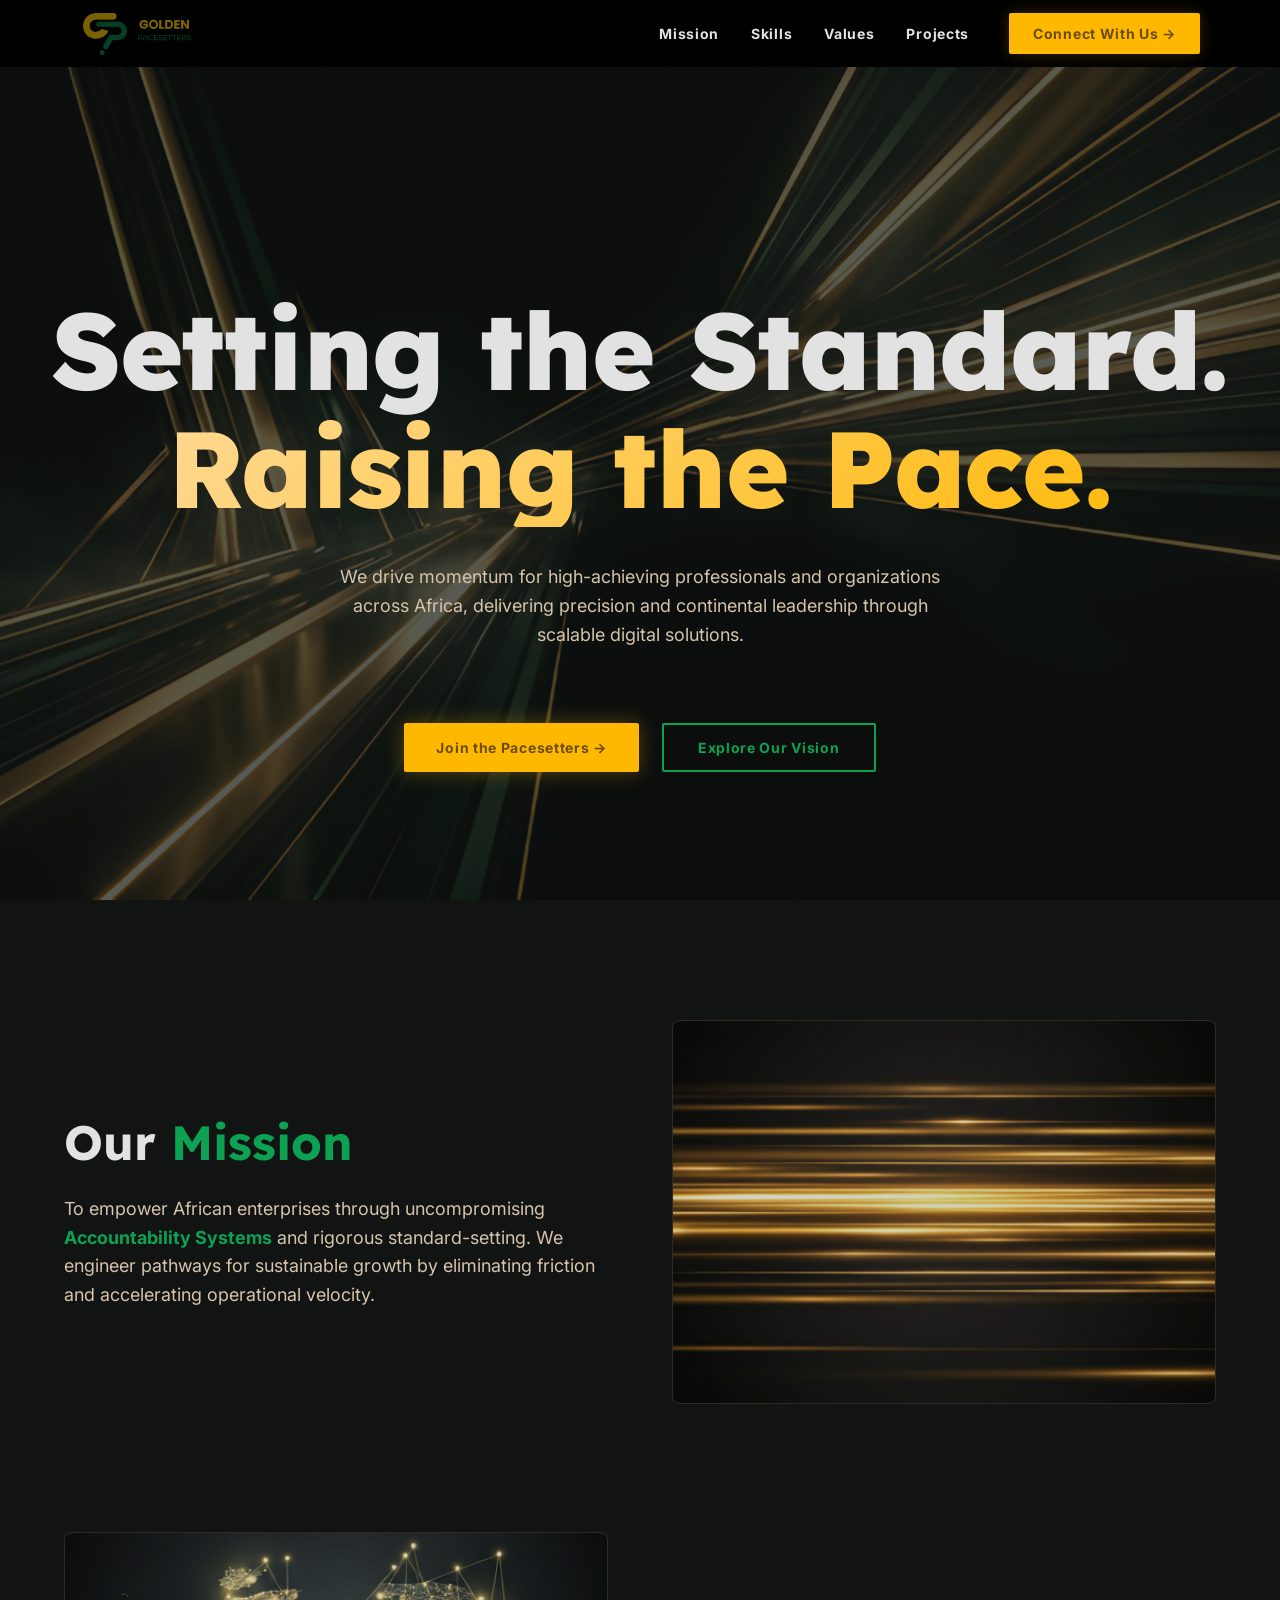
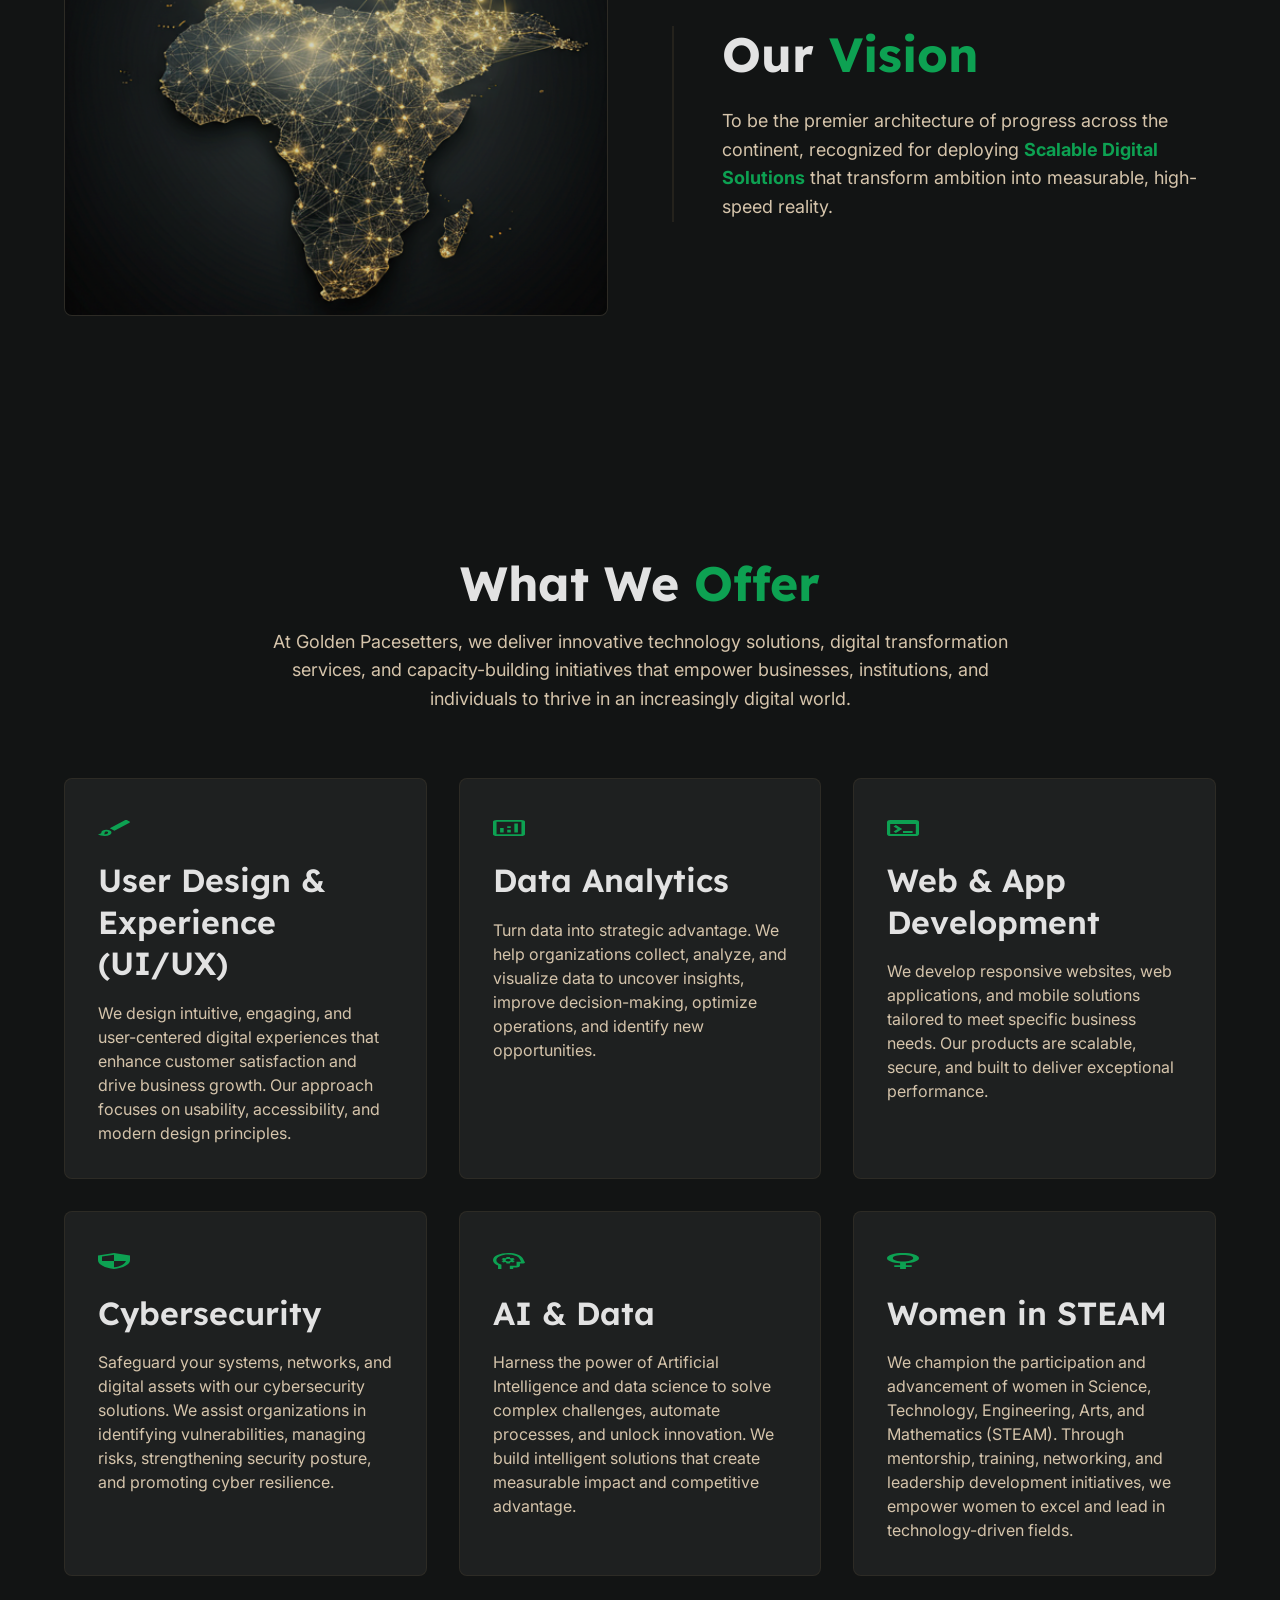
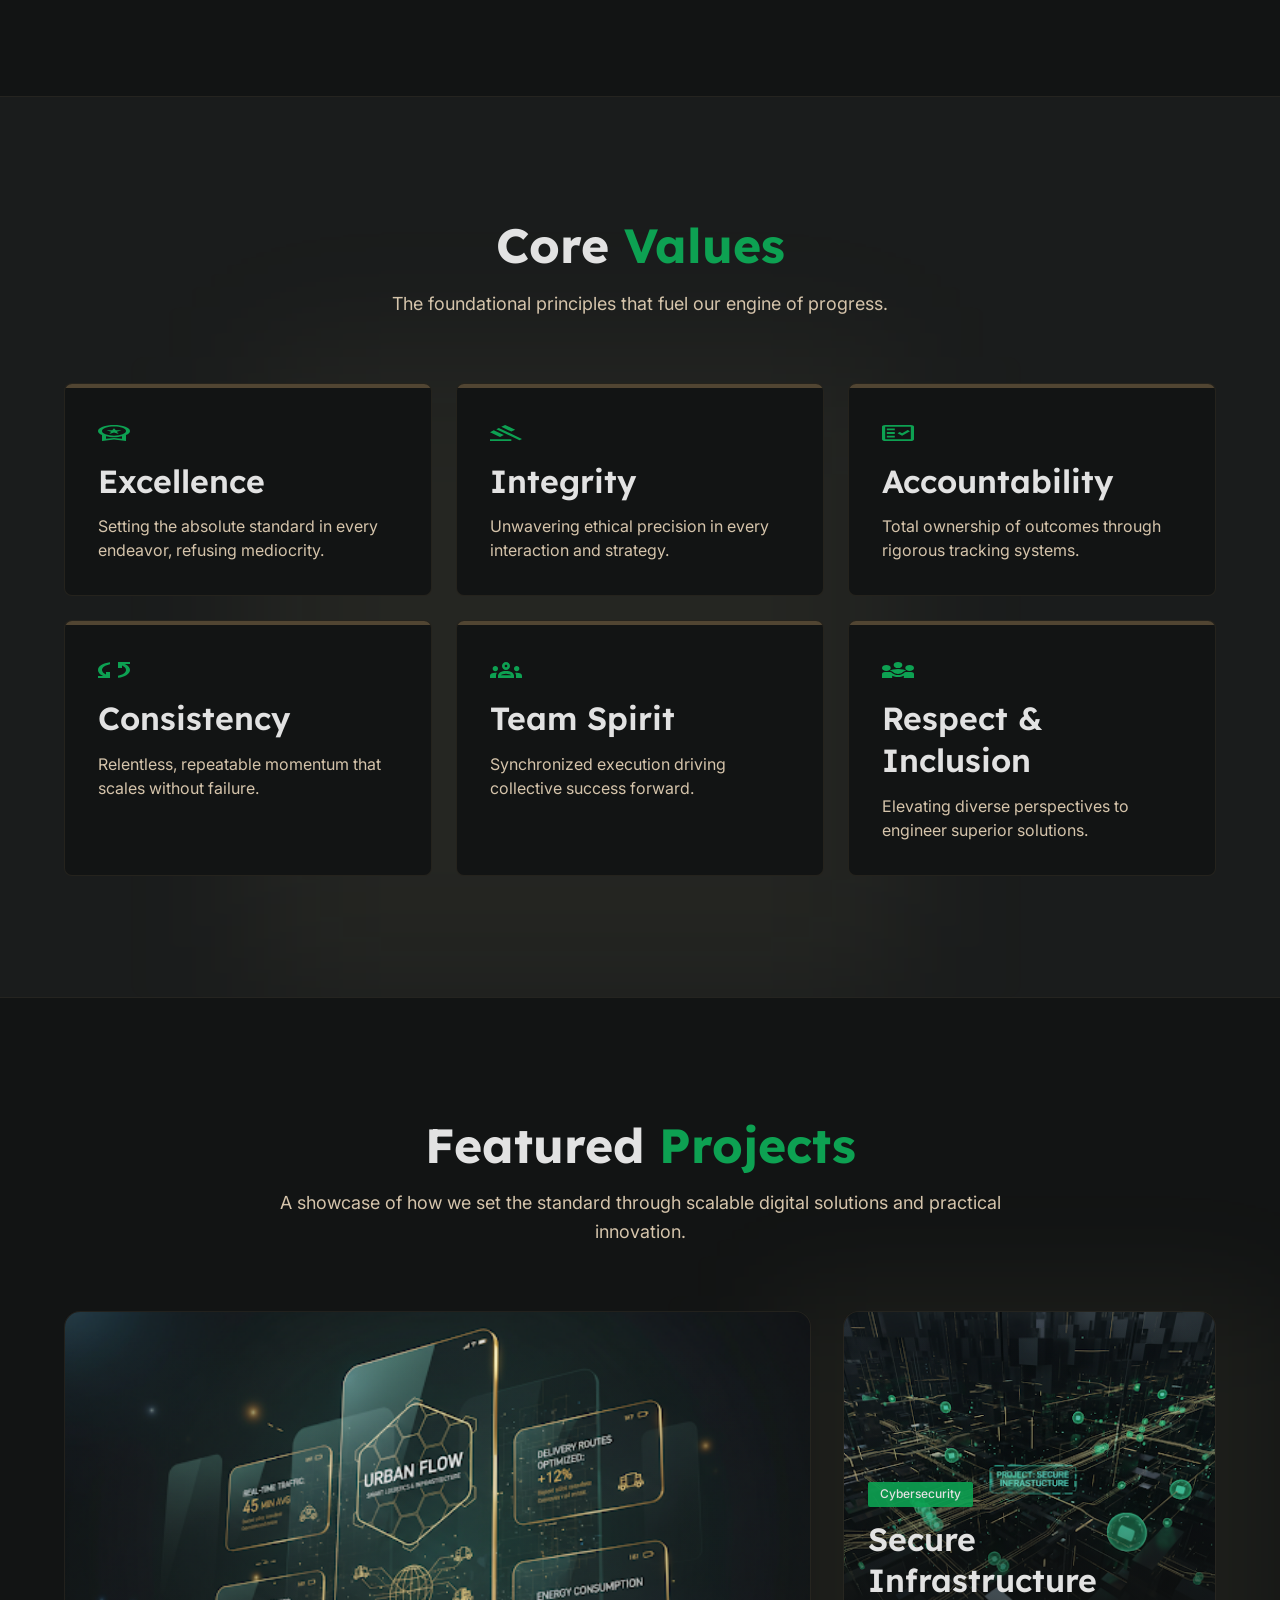
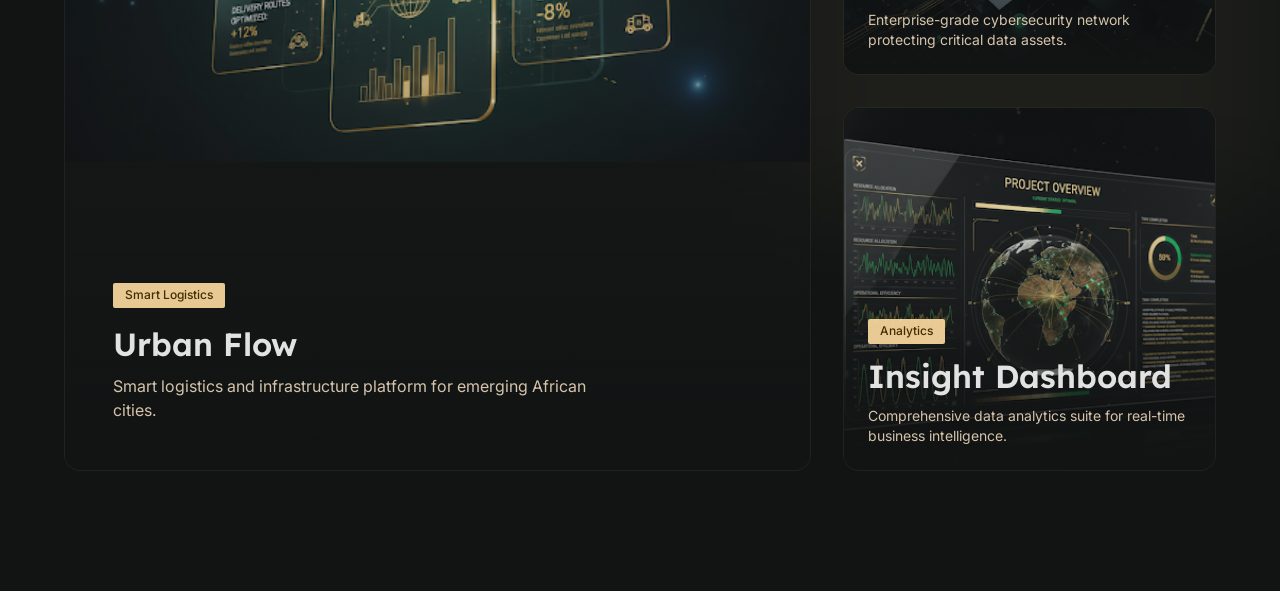
==== index.html @ 5f1d0aca "feat: complete Featured Projects section Co-Authored-By: Claude Sonnet 4.6 <noreply@anthropic.com>" ====
<!DOCTYPE html>
<html lang="en">
<head>
  <meta charset="UTF-8">
  <meta name="viewport" content="width=device-width, initial-scale=1.0">
  <title>Golden Pacesetters</title>
  <link rel="preconnect" href="https://fonts.googleapis.com">
  <link rel="preconnect" href="https://fonts.gstatic.com" crossorigin>
  <link href="https://fonts.googleapis.com/css2?family=Inter:wght@400;500;700&family=Lexend:wght@600;700;800&display=swap" rel="stylesheet">
  <link rel="stylesheet" href="style.css">
</head>
<body>

  <header class="topnav" id="topnav">
    <div class="topnav__inner">
      <a href="#" class="topnav__logo-link">
        <img src="assets/logo.svg" alt="Golden Pacesetters" class="topnav__logo">
      </a>
      <nav class="topnav__nav" aria-label="Main navigation">
        <ul class="topnav__links">
          <li><a href="#mission" class="topnav__link">Mission</a></li>
          <li><a href="#skills" class="topnav__link">Skills</a></li>
          <li><a href="#values" class="topnav__link">Values</a></li>
          <li><a href="#projects" class="topnav__link">Projects</a></li>
        </ul>
        <a href="#contact" class="topnav__cta">Connect With Us &#8594;</a>
      </nav>
    </div>
  </header>

  <section class="hero" id="hero">
    <div class="hero__bg" aria-hidden="true"></div>
    <div class="hero__content">
      <h1 class="hero__headline">
        <span class="hero__headline-white">Setting the Standard.</span>
        <span class="hero__headline-gold">Raising the Pace.</span>
      </h1>
      <p class="hero__subtext">
        We drive momentum for high-achieving professionals and organizations<br>
        across Africa, delivering precision and continental leadership through<br>
        scalable digital solutions.
      </p>
      <div class="hero__buttons">
        <a href="#contact" class="hero__btn hero__btn--gold">Join the Pacesetters &#8594;</a>
        <a href="#mission" class="hero__btn hero__btn--outline">Explore Our Vision</a>
      </div>
    </div>
  </section>

  <section class="mv" id="mission">
    <div class="mv__container">

      <!-- Row 1: Mission — text left, image right -->
      <div class="mv__row">
        <div class="mv__text">
          <h2 class="mv__heading">
            <span class="mv__heading-white">Our </span><span class="mv__heading-green">Mission</span>
          </h2>
          <p class="mv__body">
            To empower African enterprises through uncompromising
            <span class="mv__highlight">Accountability Systems</span>
            and rigorous standard-setting. We engineer pathways for sustainable growth
            by eliminating friction and accelerating operational velocity.
          </p>
        </div>
        <div class="mv__card">
          <img src="assets/mission-bg.png" alt="Golden light trails" class="mv__card-img">
        </div>
      </div>

      <!-- Row 2: Vision — image left, text right -->
      <div class="mv__row">
        <div class="mv__card">
          <img src="assets/africa-map.png" alt="Africa network map" class="mv__card-img">
        </div>
        <div class="mv__text mv__text--bordered">
          <h2 class="mv__heading">
            <span class="mv__heading-white">Our </span><span class="mv__heading-green">Vision</span>
          </h2>
          <p class="mv__body">
            To be the premier architecture of progress across the continent, recognized
            for deploying <span class="mv__highlight">Scalable Digital Solutions</span>
            that transform ambition into measurable, high-speed reality.
          </p>
        </div>
      </div>

    </div>
  </section>

  <section class="offer" id="skills">
    <div class="offer__container">

      <div class="offer__header">
        <h2 class="offer__heading">
          <span class="offer__heading-white">What We </span><span class="offer__heading-green">Offer</span>
        </h2>
        <p class="offer__subtext">
          At Golden Pacesetters, we deliver innovative technology solutions, digital transformation
          services, and capacity-building initiatives that empower businesses, institutions, and
          individuals to thrive in an increasingly digital world.
        </p>
      </div>

      <div class="offer__grid">

        <div class="offer__card">
          <img src="assets/icons/icon-uiux.svg" alt="" class="offer__icon">
          <h3 class="offer__card-title">User Design &amp; Experience (UI/UX)</h3>
          <p class="offer__card-body">We design intuitive, engaging, and user-centered digital experiences that enhance customer satisfaction and drive business growth. Our approach focuses on usability, accessibility, and modern design principles.</p>
        </div>

        <div class="offer__card">
          <img src="assets/icons/icon-analytics.svg" alt="" class="offer__icon">
          <h3 class="offer__card-title">Data Analytics</h3>
          <p class="offer__card-body">Turn data into strategic advantage. We help organizations collect, analyze, and visualize data to uncover insights, improve decision-making, optimize operations, and identify new opportunities.</p>
        </div>

        <div class="offer__card">
          <img src="assets/icons/icon-web.svg" alt="" class="offer__icon">
          <h3 class="offer__card-title">Web &amp; App Development</h3>
          <p class="offer__card-body">We develop responsive websites, web applications, and mobile solutions tailored to meet specific business needs. Our products are scalable, secure, and built to deliver exceptional performance.</p>
        </div>

        <div class="offer__card">
          <img src="assets/icons/icon-cyber.svg" alt="" class="offer__icon">
          <h3 class="offer__card-title">Cybersecurity</h3>
          <p class="offer__card-body">Safeguard your systems, networks, and digital assets with our cybersecurity solutions. We assist organizations in identifying vulnerabilities, managing risks, strengthening security posture, and promoting cyber resilience.</p>
        </div>

        <div class="offer__card">
          <img src="assets/icons/icon-ai.svg" alt="" class="offer__icon">
          <h3 class="offer__card-title">AI &amp; Data</h3>
          <p class="offer__card-body">Harness the power of Artificial Intelligence and data science to solve complex challenges, automate processes, and unlock innovation. We build intelligent solutions that create measurable impact and competitive advantage.</p>
        </div>

        <div class="offer__card">
          <img src="assets/icons/icon-steam.svg" alt="" class="offer__icon">
          <h3 class="offer__card-title">Women in STEAM</h3>
          <p class="offer__card-body">We champion the participation and advancement of women in Science, Technology, Engineering, Arts, and Mathematics (STEAM). Through mentorship, training, networking, and leadership development initiatives, we empower women to excel and lead in technology-driven fields.</p>
        </div>

      </div>
    </div>
  </section>

  <section class="values" id="values">
    <div class="values__container">

      <div class="offer__header">
        <h2 class="offer__heading">
          <span class="offer__heading-white">Core </span><span class="offer__heading-green">Values</span>
        </h2>
        <p class="offer__subtext">The foundational principles that fuel our engine of progress.</p>
      </div>

      <div class="values__grid">

        <div class="values__card">
          <img src="assets/icons/icon-excellence.svg" alt="" class="offer__icon">
          <h3 class="offer__card-title">Excellence</h3>
          <p class="offer__card-body">Setting the absolute standard in every endeavor, refusing mediocrity.</p>
        </div>

        <div class="values__card">
          <img src="assets/icons/icon-integrity.svg" alt="" class="offer__icon">
          <h3 class="offer__card-title">Integrity</h3>
          <p class="offer__card-body">Unwavering ethical precision in every interaction and strategy.</p>
        </div>

        <div class="values__card">
          <img src="assets/icons/icon-accountability.svg" alt="" class="offer__icon">
          <h3 class="offer__card-title">Accountability</h3>
          <p class="offer__card-body">Total ownership of outcomes through rigorous tracking systems.</p>
        </div>

        <div class="values__card">
          <img src="assets/icons/icon-consistency.svg" alt="" class="offer__icon">
          <h3 class="offer__card-title">Consistency</h3>
          <p class="offer__card-body">Relentless, repeatable momentum that scales without failure.</p>
        </div>

        <div class="values__card">
          <img src="assets/icons/icon-teamspirit.svg" alt="" class="offer__icon">
          <h3 class="offer__card-title">Team Spirit</h3>
          <p class="offer__card-body">Synchronized execution driving collective success forward.</p>
        </div>

        <div class="values__card">
          <img src="assets/icons/icon-respect.svg" alt="" class="offer__icon">
          <h3 class="offer__card-title">Respect &amp; Inclusion</h3>
          <p class="offer__card-body">Elevating diverse perspectives to engineer superior solutions.</p>
        </div>

      </div>
    </div>
  </section>

  <section class="projects" id="projects">
    <div class="projects__container">

      <div class="offer__header">
        <h2 class="offer__heading">
          <span class="offer__heading-white">Featured </span><span class="offer__heading-green">Projects</span>
        </h2>
        <p class="offer__subtext">
          A showcase of how we set the standard through scalable digital solutions and practical innovation.
        </p>
      </div>

      <div class="projects__grid">

        <!-- Large card -->
        <div class="proj__card proj__card--large">
          <img src="assets/project-urban-flow.png" alt="Urban Flow" class="proj__img">
          <div class="proj__content proj__content--large">
            <span class="proj__tag proj__tag--gold">Smart Logistics</span>
            <h3 class="proj__title">Urban Flow</h3>
            <p class="proj__body">Smart logistics and infrastructure platform for emerging African cities.</p>
          </div>
        </div>

        <!-- Small card 1 -->
        <div class="proj__card proj__card--small">
          <img src="assets/project-secure-infra.png" alt="Secure Infrastructure" class="proj__img">
          <div class="proj__content proj__content--small">
            <span class="proj__tag proj__tag--green">Cybersecurity</span>
            <h3 class="proj__title">Secure Infrastructure</h3>
            <p class="proj__body proj__body--small">Enterprise-grade cybersecurity network protecting critical data assets.</p>
          </div>
        </div>

        <!-- Small card 2 -->
        <div class="proj__card proj__card--small">
          <img src="assets/project-insight-dashboard.png" alt="Insight Dashboard" class="proj__img">
          <div class="proj__content proj__content--small">
            <span class="proj__tag proj__tag--gold">Analytics</span>
            <h3 class="proj__title">Insight Dashboard</h3>
            <p class="proj__body proj__body--small">Comprehensive data analytics suite for real-time business intelligence.</p>
          </div>
        </div>

      </div>
    </div>
  </section>

  <script src="script.js"></script>
</body>
</html>
---- style.css ----
*, *::before, *::after {
  box-sizing: border-box;
  margin: 0;
  padding: 0;
}

/* ── TopNavBar ── */

.topnav {
  position: fixed;
  top: 0;
  left: 0;
  right: 0;
  z-index: 1000;
  background-color: #000000;
  backdrop-filter: blur(12px);
  -webkit-backdrop-filter: blur(12px);
  transition: background-color 0.3s ease, box-shadow 0.3s ease;
}

.topnav.scrolled {
  background-color: rgba(18, 20, 20, 0.96);
  box-shadow: 0 2px 24px rgba(0, 0, 0, 0.6);
}

.topnav__inner {
  max-width: 1440px;
  margin: 0 auto;
  padding: 0 80px;
  height: 67px;
  display: flex;
  align-items: center;
  justify-content: space-between;
}

/* Logo */

.topnav__logo-link {
  display: flex;
  align-items: center;
  text-decoration: none;
  flex-shrink: 0;
}

.topnav__logo {
  height: 44px;
  width: auto;
}

/* Nav links + CTA */

.topnav__nav {
  display: flex;
  align-items: center;
  gap: 40px;
}

.topnav__links {
  display: flex;
  align-items: center;
  gap: 32px;
  list-style: none;
}

.topnav__link {
  color: #e2e2e2;
  font-family: 'Inter', sans-serif;
  font-weight: 700;
  font-size: 14px;
  letter-spacing: 0.7px;
  text-decoration: none;
  white-space: nowrap;
  transition: color 0.2s ease;
}

.topnav__link:hover {
  color: #ffb800;
}

/* CTA button */

.topnav__cta {
  display: inline-flex;
  align-items: center;
  padding: 12px 24px;
  background-color: #ffb800;
  color: #6b4c00;
  font-family: 'Inter', sans-serif;
  font-weight: 700;
  font-size: 14px;
  letter-spacing: 0.7px;
  text-decoration: none;
  border-radius: 2px;
  white-space: nowrap;
  filter: drop-shadow(0 0 7.5px rgba(255, 184, 0, 0.2));
  transition: background-color 0.2s ease, filter 0.2s ease;
}

.topnav__cta:hover {
  background-color: #ffc933;
  filter: drop-shadow(0 0 14px rgba(255, 184, 0, 0.55));
}

/* ── Hero Section ── */

.hero {
  position: relative;
  min-height: 100vh;
  display: flex;
  flex-direction: column;
  justify-content: center;
  padding-bottom: 80px;
  background-color: #1a1c1c;
}

.hero__bg {
  position: absolute;
  inset: 0;
  background-image: url('assets/hero-bg.png');
  background-size: cover;
  background-position: center;
  background-repeat: no-repeat;
}

.hero__bg::after {
  content: '';
  position: absolute;
  inset: 0;
  background-color: rgba(18, 20, 20, 0.7);
}

.hero__content {
  position: relative;
  z-index: 1;
  display: flex;
  flex-direction: column;
  align-items: center;
  text-align: center;
  padding-top: 243px;
}

.hero__headline {
  display: flex;
  flex-direction: column;
  font-family: 'Lexend', sans-serif;
  font-weight: 800;
  font-size: 108px;
  line-height: 118px;
  letter-spacing: -1.28px;
  margin-bottom: 36px;
}

.hero__headline-white {
  color: #e2e2e2;
}

.hero__headline-gold {
  background: linear-gradient(136.07deg, #ffdca1 0%, #ffb800 100%);
  -webkit-background-clip: text;
  background-clip: text;
  -webkit-text-fill-color: transparent;
  color: transparent;
}

.hero__subtext {
  color: #d5c4ab;
  font-family: 'Inter', sans-serif;
  font-weight: 400;
  font-size: 18px;
  line-height: 28.8px;
  text-align: center;
  max-width: 1184px;
  margin-bottom: 73px;
}

.hero__buttons {
  display: flex;
  align-items: stretch;
  gap: 23px;
}

.hero__btn {
  display: inline-flex;
  align-items: center;
  justify-content: center;
  font-family: 'Inter', sans-serif;
  font-weight: 700;
  font-size: 14px;
  letter-spacing: 0.7px;
  text-decoration: none;
  border-radius: 2px;
  white-space: nowrap;
}

.hero__btn--gold {
  background-color: #ffb800;
  color: #6b4c00;
  padding: 16px 32px;
  filter: drop-shadow(0 0 10px rgba(255, 184, 0, 0.3));
  transition: background-color 0.2s ease, filter 0.2s ease;
}

.hero__btn--gold:hover {
  background-color: #ffc933;
  filter: drop-shadow(0 0 16px rgba(255, 184, 0, 0.55));
}

.hero__btn--outline {
  border: 2px solid #0da152;
  color: #0da152;
  padding: 14px 34px;
  transition: background-color 0.2s ease;
}

.hero__btn--outline:hover {
  background-color: rgba(13, 161, 82, 0.1);
}

/* ── Mission & Vision Section ── */

.mv {
  background-color: #121414;
  padding: 120px 0;
}

.mv__container {
  max-width: 1280px;
  margin: 0 auto;
  padding: 0 64px;
  display: flex;
  flex-direction: column;
  gap: 128px;
}

.mv__row {
  display: grid;
  grid-template-columns: 1fr 1fr;
  gap: 64px;
  align-items: center;
}

.mv__text {
  display: flex;
  flex-direction: column;
  gap: 23px;
}

.mv__text--bordered {
  border-left: 2px solid rgba(81, 69, 50, 0.3);
  padding-left: 48px;
}

.mv__heading {
  font-family: 'Lexend', sans-serif;
  font-weight: 700;
  font-size: 48px;
  line-height: 57.6px;
}

.mv__heading-white {
  color: #e2e2e2;
}

.mv__heading-green {
  color: #0da152;
}

.mv__body {
  font-family: 'Inter', sans-serif;
  font-weight: 400;
  font-size: 18px;
  line-height: 28.8px;
  color: #d5c4ab;
}

.mv__highlight {
  color: #0da152;
  font-weight: 700;
}

.mv__card {
  height: 384px;
  border-radius: 8px;
  border: 1px solid rgba(81, 69, 50, 0.3);
  background-color: #1e2020;
  overflow: hidden;
}

.mv__card-img {
  width: 100%;
  height: 100%;
  object-fit: cover;
  opacity: 0.8;
  display: block;
}

/* ── What We Offer Section ── */

.offer {
  background-color: #121414;
  padding: 119px 0 120px;
}

.offer__container {
  max-width: 1280px;
  margin: 0 auto;
  padding: 0 64px;
  display: flex;
  flex-direction: column;
  gap: 64px;
}

.offer__header {
  display: flex;
  flex-direction: column;
  align-items: center;
  gap: 15px;
}

.offer__heading {
  font-family: 'Lexend', sans-serif;
  font-weight: 700;
  font-size: 48px;
  line-height: 57.6px;
  text-align: center;
}

.offer__heading-white {
  color: #e2e2e2;
}

.offer__heading-green {
  color: #0da152;
}

.offer__subtext {
  font-family: 'Inter', sans-serif;
  font-weight: 400;
  font-size: 18px;
  line-height: 28.8px;
  color: #d5c4ab;
  text-align: center;
  max-width: 768px;
}

.offer__grid {
  display: grid;
  grid-template-columns: repeat(3, 1fr);
  gap: 32px;
}

.offer__card {
  background-color: #1e2020;
  border: 1px solid rgba(81, 69, 50, 0.3);
  border-radius: 8px;
  padding: 33px;
  display: flex;
  flex-direction: column;
  gap: 16px;
}

.offer__icon {
  width: 32px;
  height: 32px;
  object-fit: contain;
  flex-shrink: 0;
}

.offer__card-title {
  font-family: 'Lexend', sans-serif;
  font-weight: 600;
  font-size: 32px;
  line-height: 41.6px;
  color: #e2e2e2;
}

.offer__card-body {
  font-family: 'Inter', sans-serif;
  font-weight: 400;
  font-size: 16px;
  line-height: 24px;
  color: #d5c4ab;
}

/* ── Core Values Section ── */

.values {
  position: relative;
  background-color: #1a1c1c;
  border-top: 1px solid rgba(81, 69, 50, 0.2);
  border-bottom: 1px solid rgba(81, 69, 50, 0.2);
  padding: 120px 0 121px;
  overflow: hidden;
}

.values::after {
  content: '';
  position: absolute;
  bottom: 0;
  left: 20%;
  right: 30%;
  height: 640px;
  background-color: rgba(255, 220, 161, 0.05);
  filter: blur(75px);
  border-radius: 12px;
  pointer-events: none;
}

.values__container {
  position: relative;
  z-index: 1;
  max-width: 1280px;
  margin: 0 auto;
  padding: 0 64px;
  display: flex;
  flex-direction: column;
  gap: 64px;
}

.values__grid {
  display: grid;
  grid-template-columns: repeat(3, 1fr);
  gap: 24px;
}

.values__card {
  position: relative;
  background-color: #121414;
  border: 1px solid rgba(81, 69, 50, 0.3);
  border-radius: 8px;
  padding: 33px;
  display: flex;
  flex-direction: column;
  gap: 12px;
  overflow: hidden;
}

.values__card::before {
  content: '';
  position: absolute;
  top: 0;
  left: 0;
  right: 0;
  height: 4px;
  background-color: #514532;
}

/* ── Featured Projects Section ── */

.projects {
  position: relative;
  background-color: #121414;
  padding: 119px 0 120px;
  overflow: hidden;
}

.projects::before {
  content: '';
  position: absolute;
  right: 0;
  top: 25%;
  bottom: 32.07%;
  width: 512px;
  background-color: rgba(255, 220, 161, 0.05);
  filter: blur(60px);
  border-radius: 12px;
  pointer-events: none;
}

.projects__container {
  position: relative;
  z-index: 1;
  max-width: 1280px;
  margin: 0 auto;
  padding: 0 64px;
  display: flex;
  flex-direction: column;
  gap: 64px;
}

.projects__grid {
  display: grid;
  grid-template-columns: 8fr 4fr;
  gap: 32px;
}

.proj__card {
  position: relative;
  overflow: hidden;
  border-radius: 16px;
  border: 1px solid rgba(81, 69, 50, 0.2);
  background: rgba(30, 32, 32, 0.4);
  backdrop-filter: blur(6px);
  -webkit-backdrop-filter: blur(6px);
}

.proj__card--large {
  grid-row: 1 / 3;
}

.proj__img {
  width: 100%;
  display: block;
  object-fit: cover;
}

.proj__card--large .proj__img {
  height: 450px;
}

.proj__card--small .proj__img {
  height: 362px;
}

.proj__content {
  position: absolute;
  inset: 0;
  background: linear-gradient(to top, #121414 0%, rgba(18, 20, 20, 0.2) 50%, rgba(18, 20, 20, 0) 100%);
  display: flex;
  flex-direction: column;
  justify-content: flex-end;
}

.proj__content--large {
  padding: 48px;
}

.proj__content--small {
  padding: 24px;
}

.proj__tag {
  display: inline-block;
  font-family: 'Inter', sans-serif;
  font-weight: 500;
  font-size: 12px;
  line-height: 16.8px;
  padding: 4px 12px;
  border-radius: 2px;
  margin-bottom: 16px;
  width: fit-content;
}

.proj__content--small .proj__tag {
  margin-bottom: 12px;
}

.proj__tag--gold {
  background-color: rgba(255, 220, 161, 0.9);
  color: #412d00;
}

.proj__tag--green {
  background-color: rgba(13, 161, 82, 0.9);
  color: #e2e2e2;
}

.proj__title {
  font-family: 'Lexend', sans-serif;
  font-weight: 600;
  font-size: 32px;
  line-height: 41.6px;
  color: #e2e2e2;
  margin-bottom: 8px;
}

.proj__body {
  font-family: 'Inter', sans-serif;
  font-weight: 400;
  font-size: 16px;
  line-height: 24px;
  color: #d5c4ab;
  max-width: 512px;
}

.proj__body--small {
  font-size: 14px;
  line-height: 20px;
  max-width: none;
}
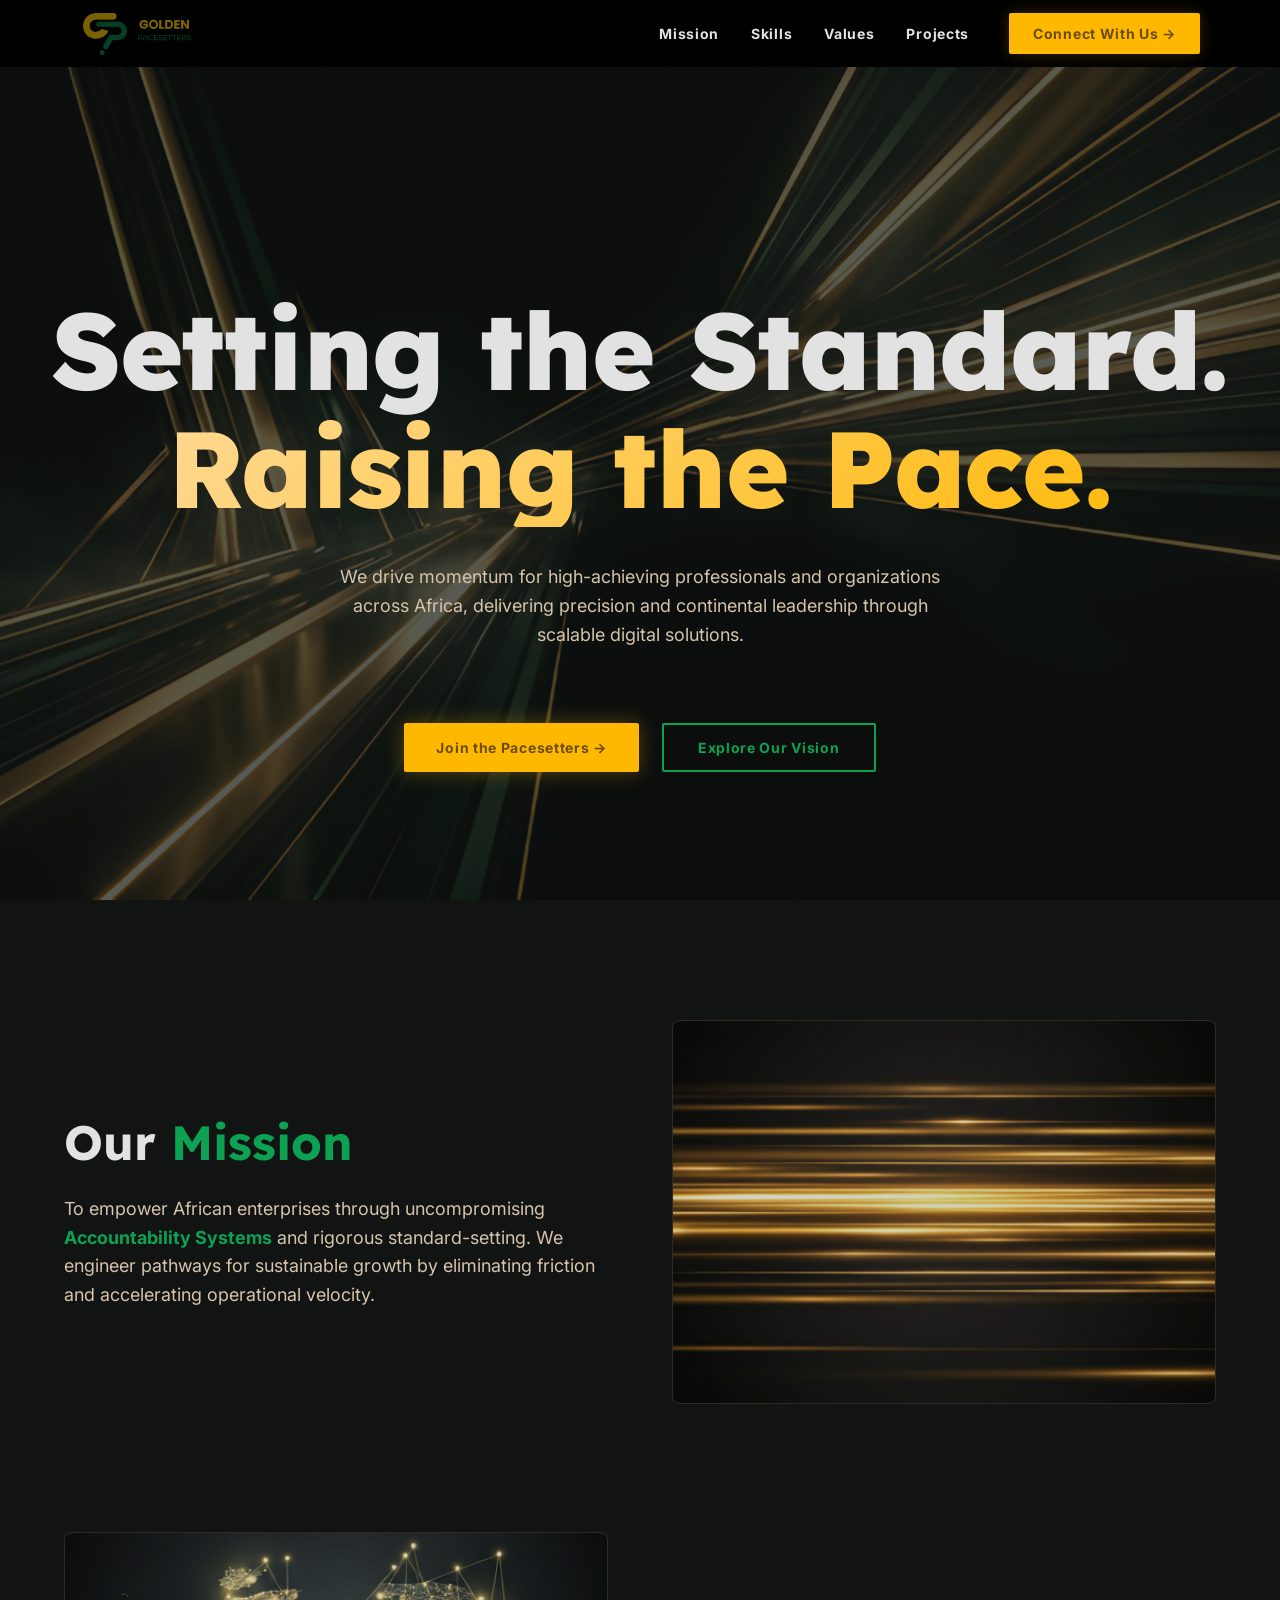
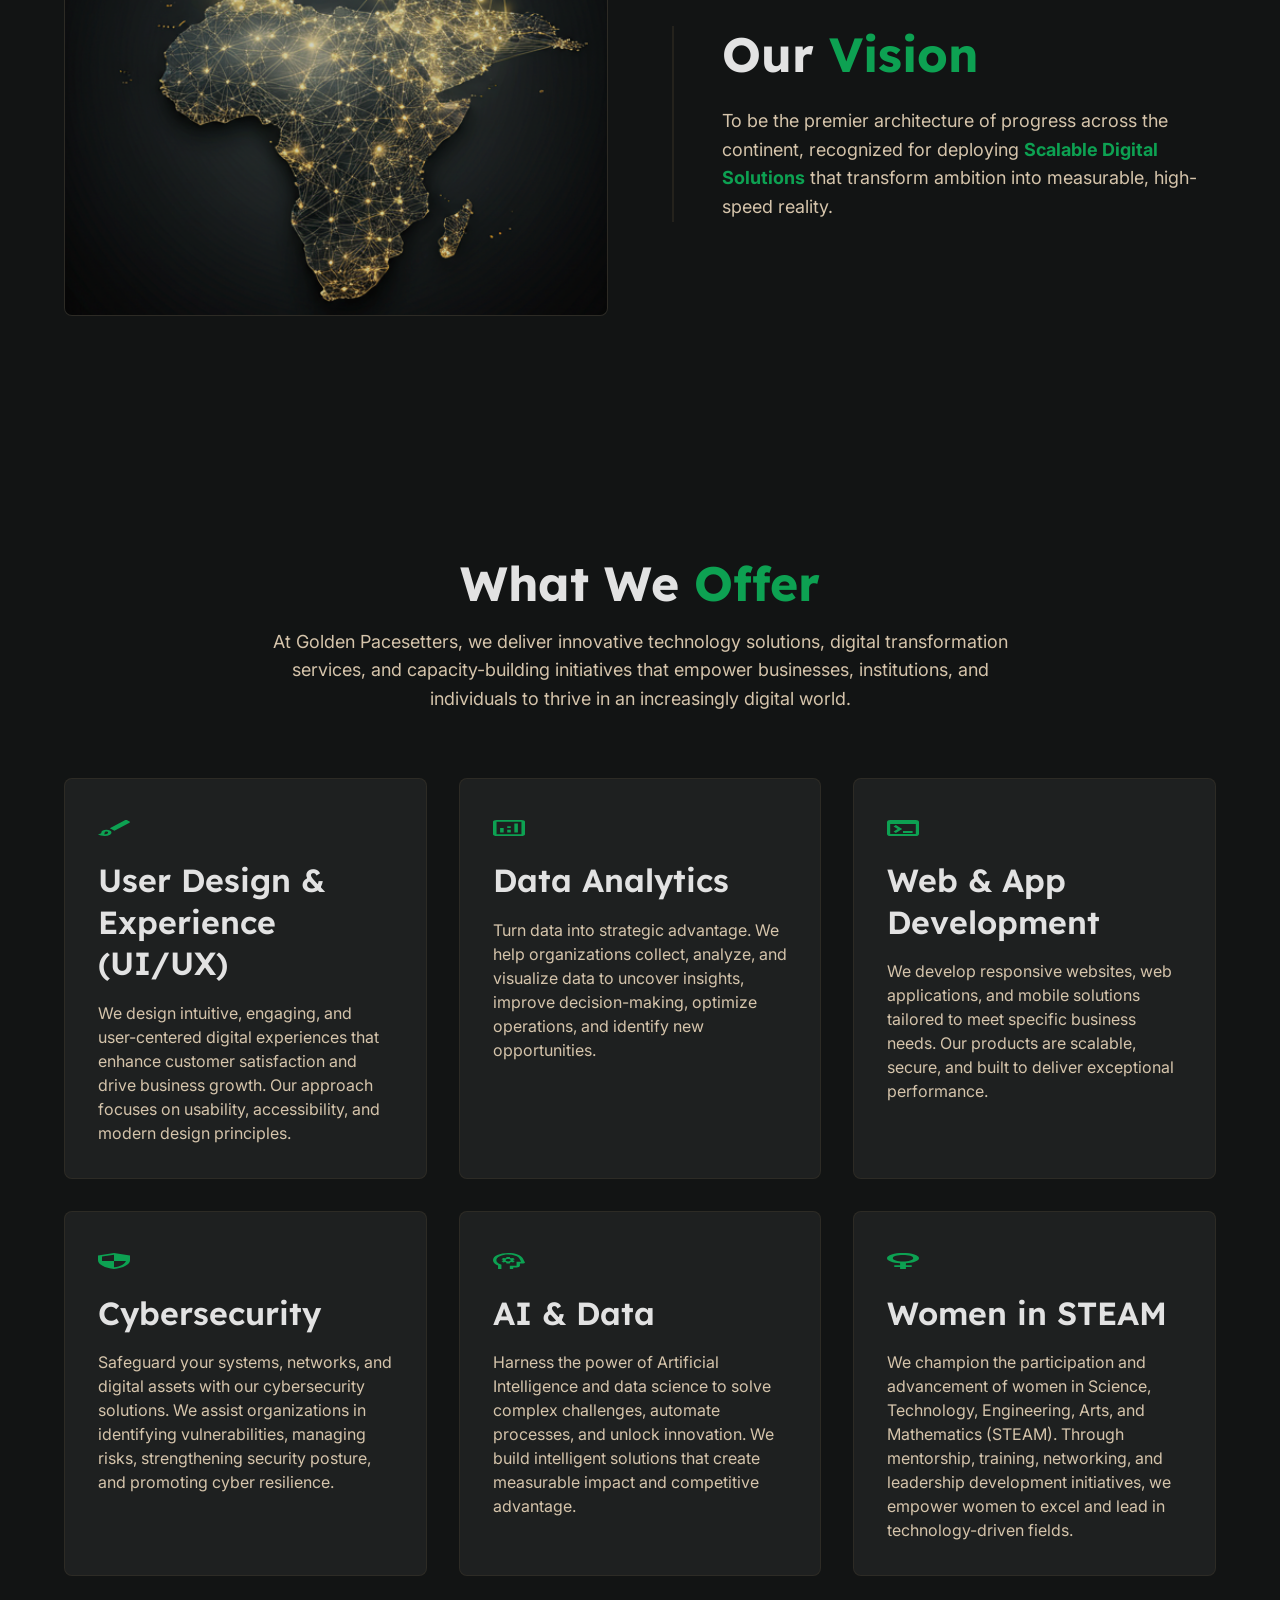
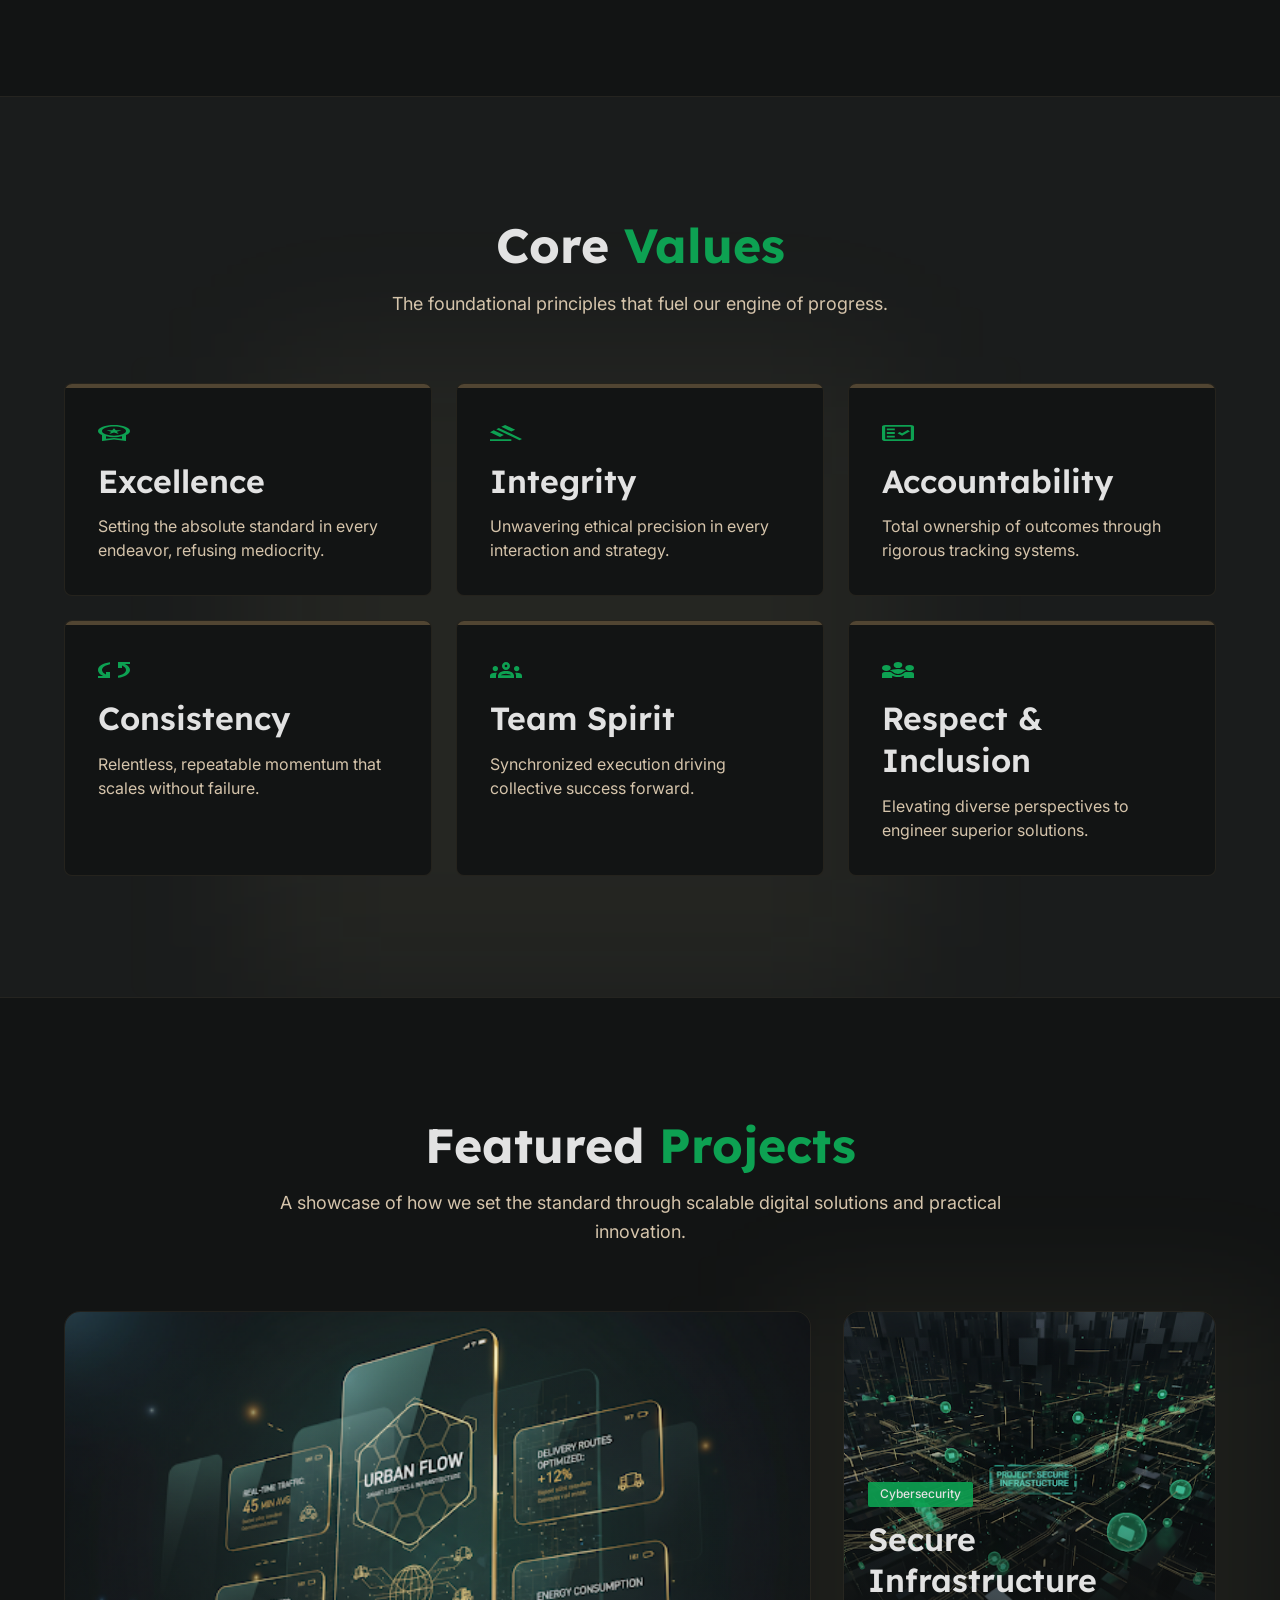
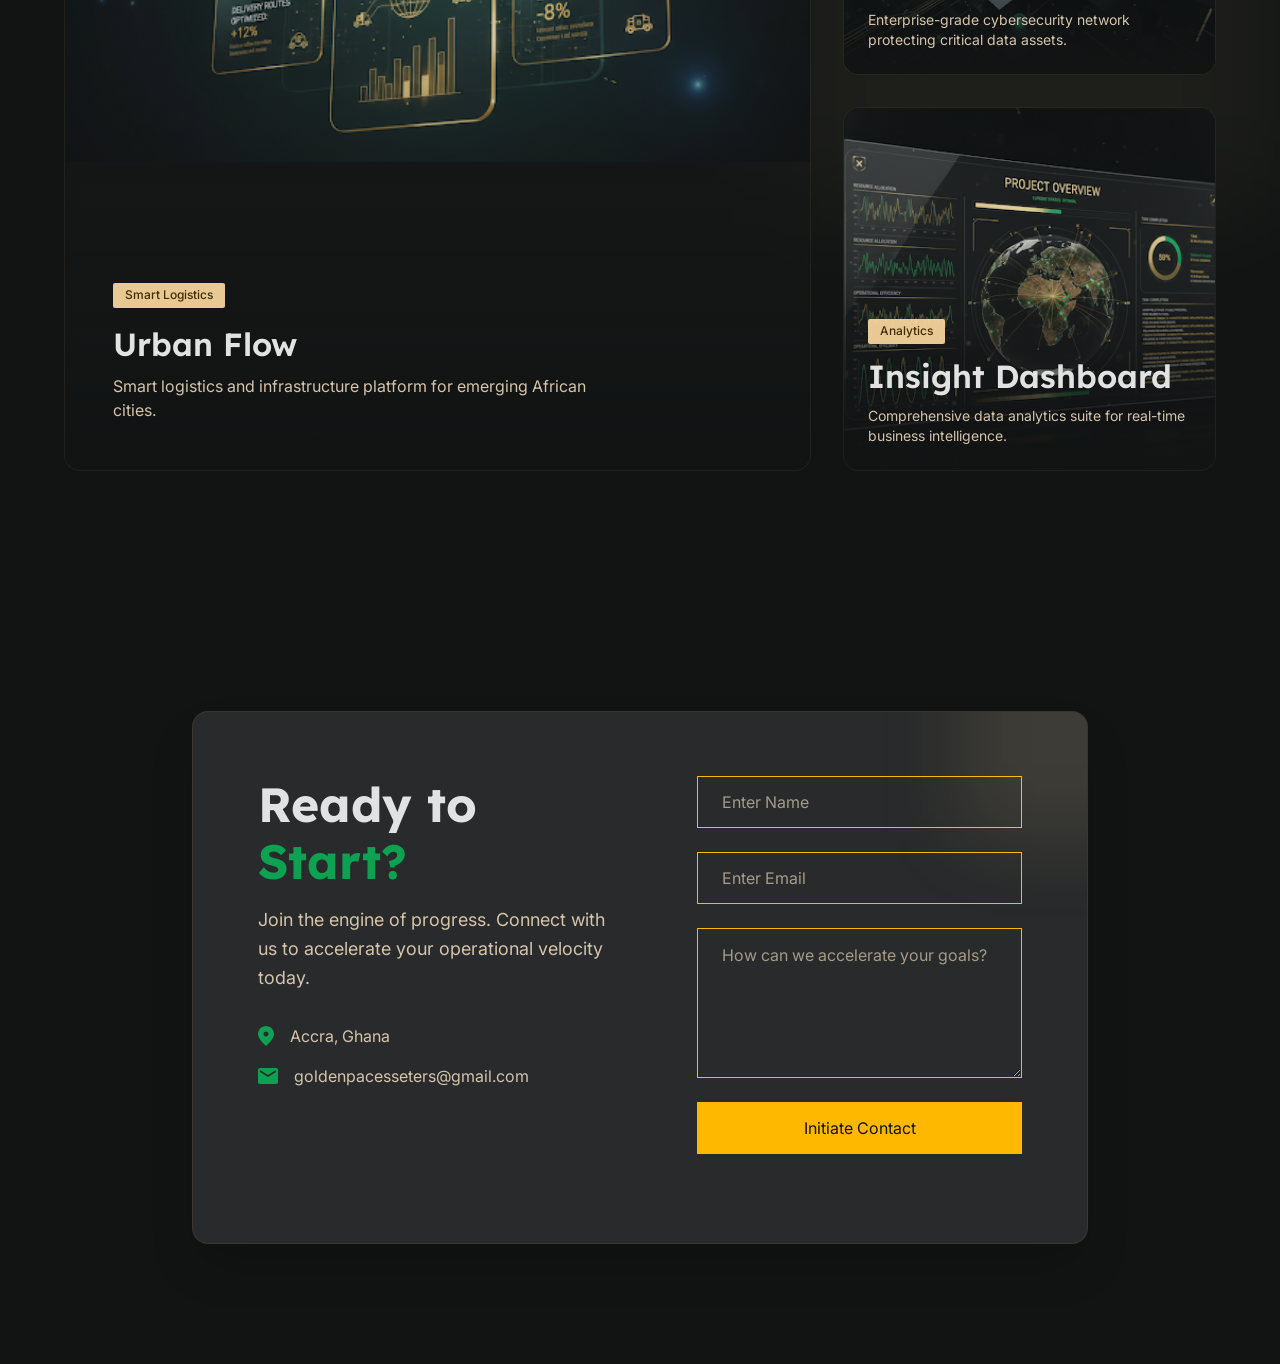
==== commit 06d2fd46: "feat: complete Lead Gen / Contact section Co-Authored-By: Claude Sonnet 4.6 <noreply@anthropic.com>" ====
--- a/index.html
+++ b/index.html
@@ -244,6 +244,67 @@
     </div>
   </section>
 
+  <section class="contact" id="contact">
+    <div class="contact__card">
+      <div class="contact__card-body">
+
+        <!-- Left: info -->
+        <div class="contact__left">
+          <h2 class="contact__heading">
+            <span class="contact__heading-white">Ready to</span>
+            <span class="contact__heading-green">Start?</span>
+          </h2>
+          <p class="contact__desc">
+            Join the engine of progress. Connect with us to accelerate your operational velocity today.
+          </p>
+          <div class="contact__info">
+            <div class="contact__info-row">
+              <svg class="contact__icon" width="16" height="20" viewBox="0 0 16 20" fill="none" xmlns="http://www.w3.org/2000/svg" aria-hidden="true">
+                <path d="M8 0C3.58 0 0 3.58 0 8C0 13.25 8 20 8 20C8 20 16 13.25 16 8C16 3.58 12.42 0 8 0ZM8 10.5C6.62 10.5 5.5 9.38 5.5 8C5.5 6.62 6.62 5.5 8 5.5C9.38 5.5 10.5 6.62 10.5 8C10.5 9.38 9.38 10.5 8 10.5Z" fill="#0DA152"/>
+              </svg>
+              <span class="contact__info-text">Accra, Ghana</span>
+            </div>
+            <div class="contact__info-row">
+              <svg class="contact__icon" width="20" height="16" viewBox="0 0 20 16" fill="none" xmlns="http://www.w3.org/2000/svg" aria-hidden="true">
+                <path d="M18 0H2C0.9 0 0 0.9 0 2V14C0 15.1 0.9 16 2 16H18C19.1 16 20 15.1 20 14V2C20 0.9 19.1 0 18 0ZM18 4L10 9L2 4V2L10 7L18 2V4Z" fill="#0DA152"/>
+              </svg>
+              <span class="contact__info-text">goldenpacesseters@gmail.com</span>
+            </div>
+          </div>
+        </div>
+
+        <!-- Right: form -->
+        <form class="contact__form" id="contact-form" novalidate>
+          <input
+            type="text"
+            name="name"
+            class="contact__field"
+            placeholder="Enter Name"
+            required
+            autocomplete="name"
+          >
+          <input
+            type="email"
+            name="email"
+            class="contact__field"
+            placeholder="Enter Email"
+            required
+            autocomplete="email"
+          >
+          <textarea
+            name="message"
+            class="contact__field contact__field--textarea"
+            placeholder="How can we accelerate your goals?"
+            required
+          ></textarea>
+          <button type="submit" class="contact__submit">Initiate Contact</button>
+          <p class="contact__msg" id="contact-msg" aria-live="polite"></p>
+        </form>
+
+      </div>
+    </div>
+  </section>
+
   <script src="script.js"></script>
 </body>
 </html>
--- a/style.css
+++ b/style.css
@@ -578,3 +578,173 @@
   line-height: 20px;
   max-width: none;
 }
+
+/* ── Lead Gen / Contact Section ── */
+
+.contact {
+  background-color: #121414;
+  padding: 120px 192px;
+}
+
+.contact__card {
+  position: relative;
+  background-color: #282a2b;
+  border: 1px solid rgba(81, 69, 50, 0.5);
+  border-radius: 16px;
+  box-shadow: 0 25px 50px -12px rgba(0, 0, 0, 0.25);
+  padding: 64px 65px 65px;
+  overflow: hidden;
+}
+
+.contact__card::before {
+  content: '';
+  position: absolute;
+  top: -128px;
+  right: -128px;
+  width: 256px;
+  height: 256px;
+  background-color: rgba(255, 220, 161, 0.1);
+  filter: blur(40px);
+  border-radius: 12px;
+  pointer-events: none;
+}
+
+.contact__card-body {
+  display: flex;
+  align-items: flex-start;
+  justify-content: space-between;
+}
+
+.contact__left {
+  flex: 0 0 359px;
+  display: flex;
+  flex-direction: column;
+  gap: 15px;
+}
+
+.contact__heading {
+  display: flex;
+  flex-direction: column;
+  font-family: 'Lexend', sans-serif;
+  font-weight: 700;
+  font-size: 48px;
+  line-height: 57.6px;
+}
+
+.contact__heading-white {
+  color: #e2e2e2;
+}
+
+.contact__heading-green {
+  color: #0da152;
+}
+
+.contact__desc {
+  font-family: 'Inter', sans-serif;
+  font-weight: 400;
+  font-size: 18px;
+  line-height: 28.8px;
+  color: #d5c4ab;
+}
+
+.contact__info {
+  display: flex;
+  flex-direction: column;
+  gap: 16px;
+  padding-top: 17px;
+}
+
+.contact__info-row {
+  display: flex;
+  align-items: center;
+  gap: 16px;
+}
+
+.contact__icon {
+  flex-shrink: 0;
+}
+
+.contact__info-text {
+  font-family: 'Inter', sans-serif;
+  font-weight: 400;
+  font-size: 16px;
+  line-height: 24px;
+  color: #d5c4ab;
+}
+
+.contact__form {
+  flex: 0 0 325px;
+  display: flex;
+  flex-direction: column;
+  gap: 24px;
+}
+
+.contact__field {
+  width: 100%;
+  height: 52px;
+  background: transparent;
+  border: 1px solid #ffb800;
+  border-radius: 0;
+  padding: 0 24px;
+  font-family: 'Inter', sans-serif;
+  font-weight: 400;
+  font-size: 16px;
+  line-height: 24px;
+  color: #e2e2e2;
+  outline: none;
+  transition: border-color 0.2s ease;
+}
+
+.contact__field::placeholder {
+  color: rgba(213, 196, 171, 0.73);
+}
+
+.contact__field:focus {
+  border-color: #ffc933;
+}
+
+.contact__field--textarea {
+  height: 150px;
+  padding: 14px 24px;
+  resize: vertical;
+}
+
+.contact__submit {
+  width: 100%;
+  height: 52px;
+  background-color: #ffb800;
+  color: #121414;
+  border: none;
+  border-radius: 0;
+  font-family: 'Inter', sans-serif;
+  font-weight: 400;
+  font-size: 16px;
+  line-height: 24px;
+  cursor: pointer;
+  transition: background-color 0.2s ease;
+}
+
+.contact__submit:hover {
+  background-color: #ffc933;
+}
+
+.contact__submit:disabled {
+  opacity: 0.6;
+  cursor: not-allowed;
+}
+
+.contact__msg {
+  font-family: 'Inter', sans-serif;
+  font-size: 14px;
+  line-height: 20px;
+  min-height: 0;
+  margin: 0;
+}
+
+.contact__msg--success {
+  color: #0da152;
+}
+
+.contact__msg--error {
+  color: #e05555;
+}
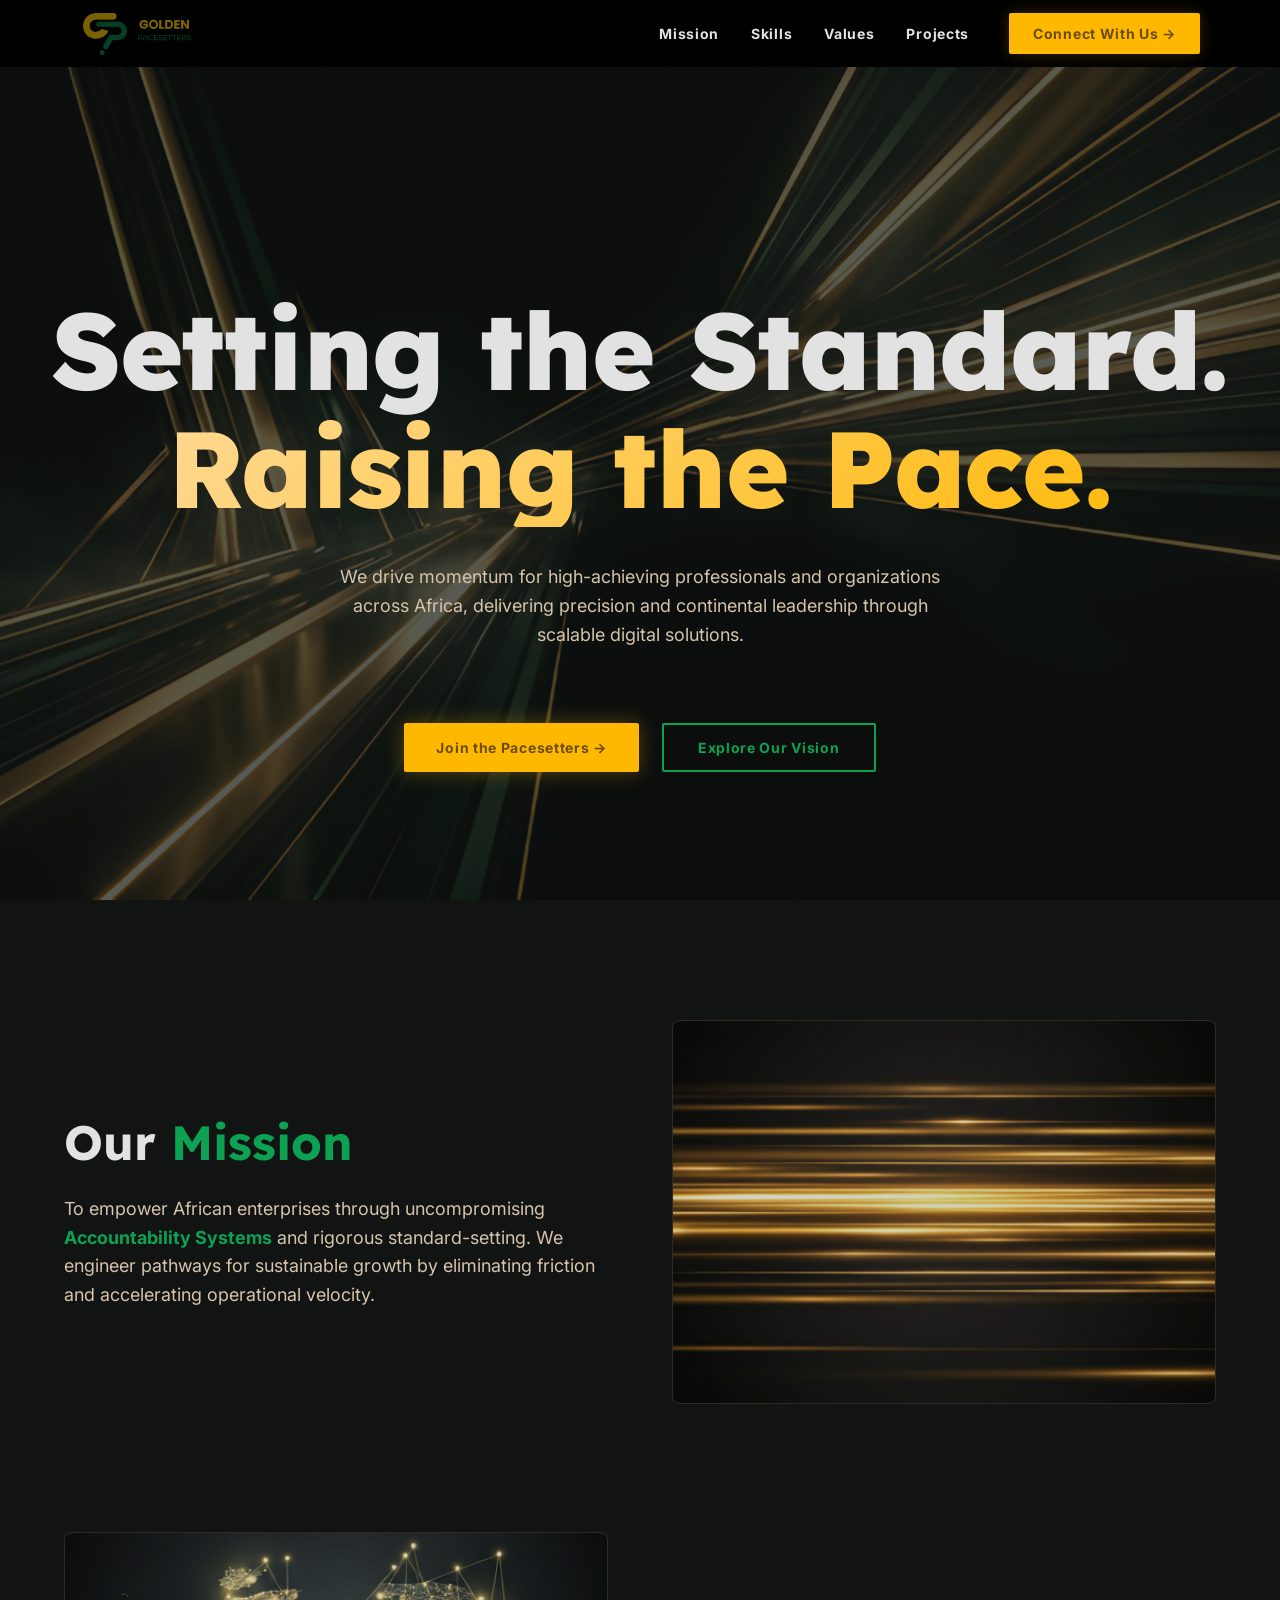
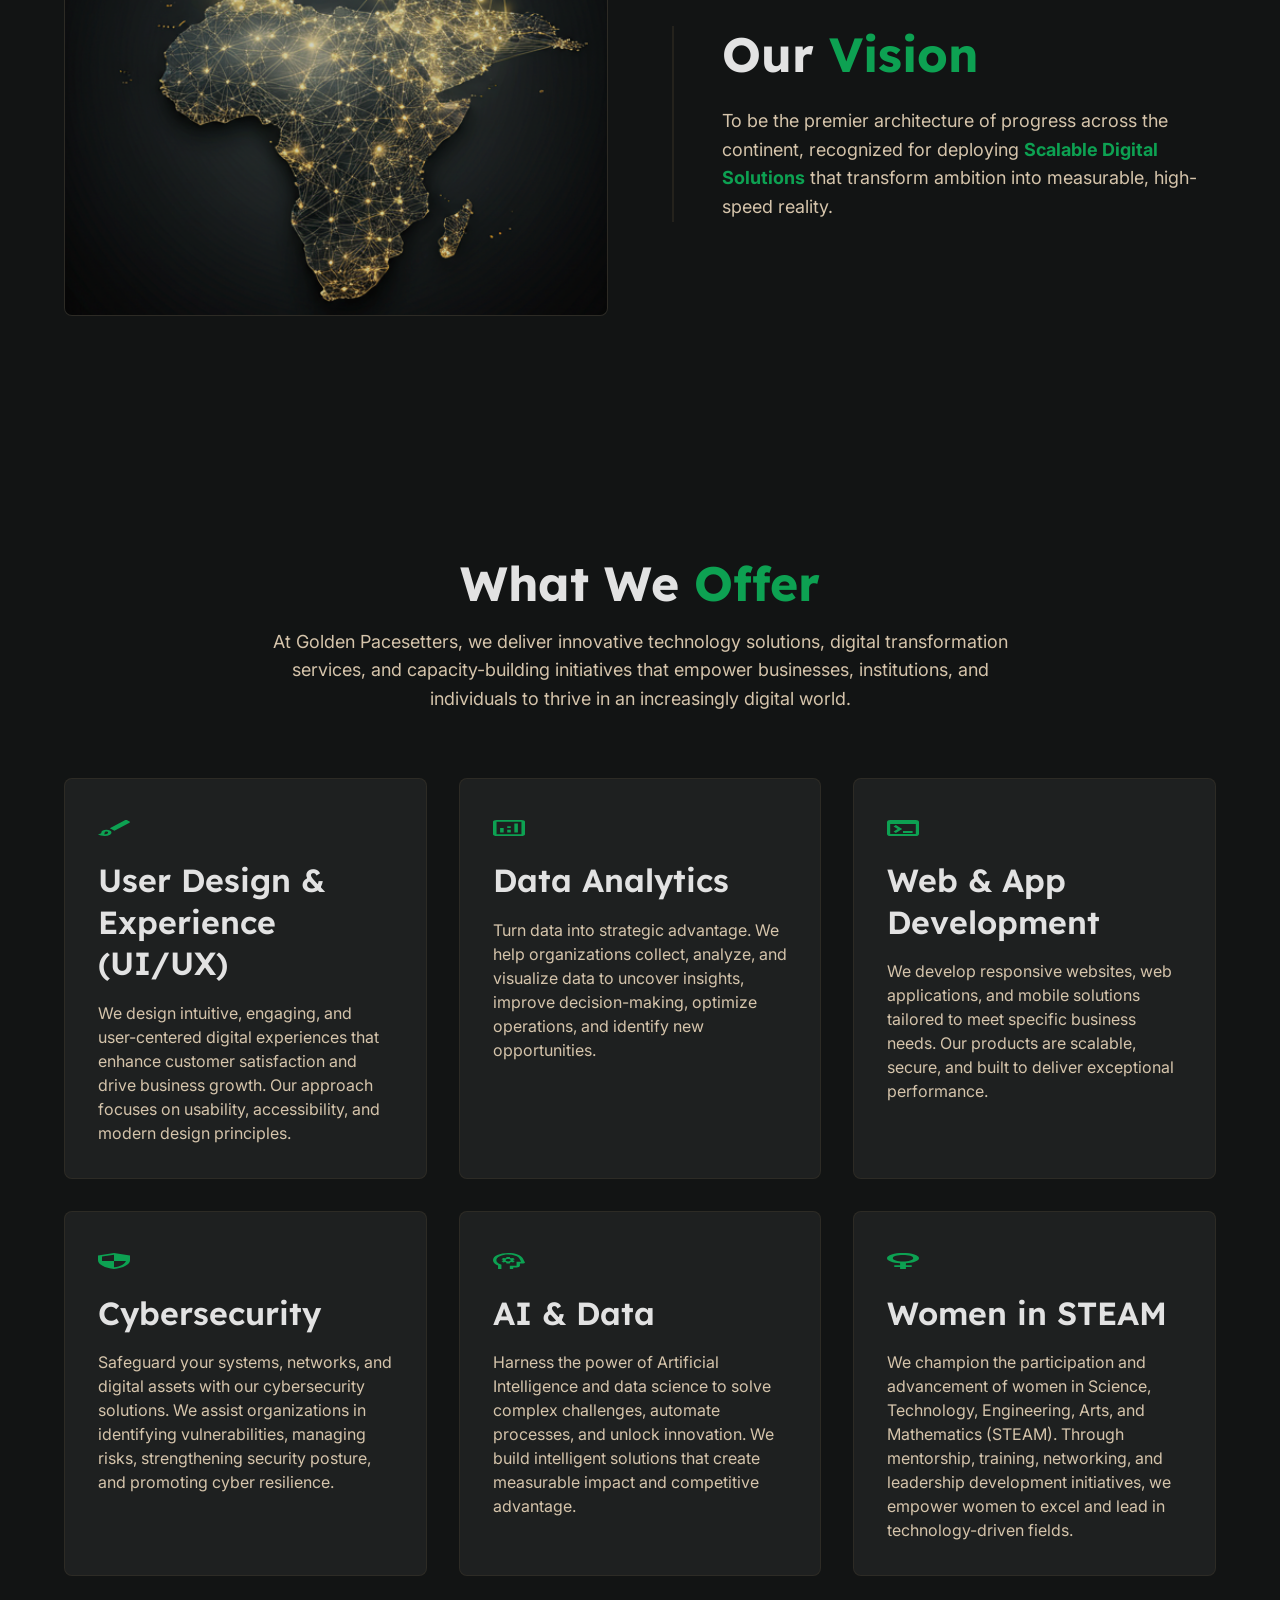
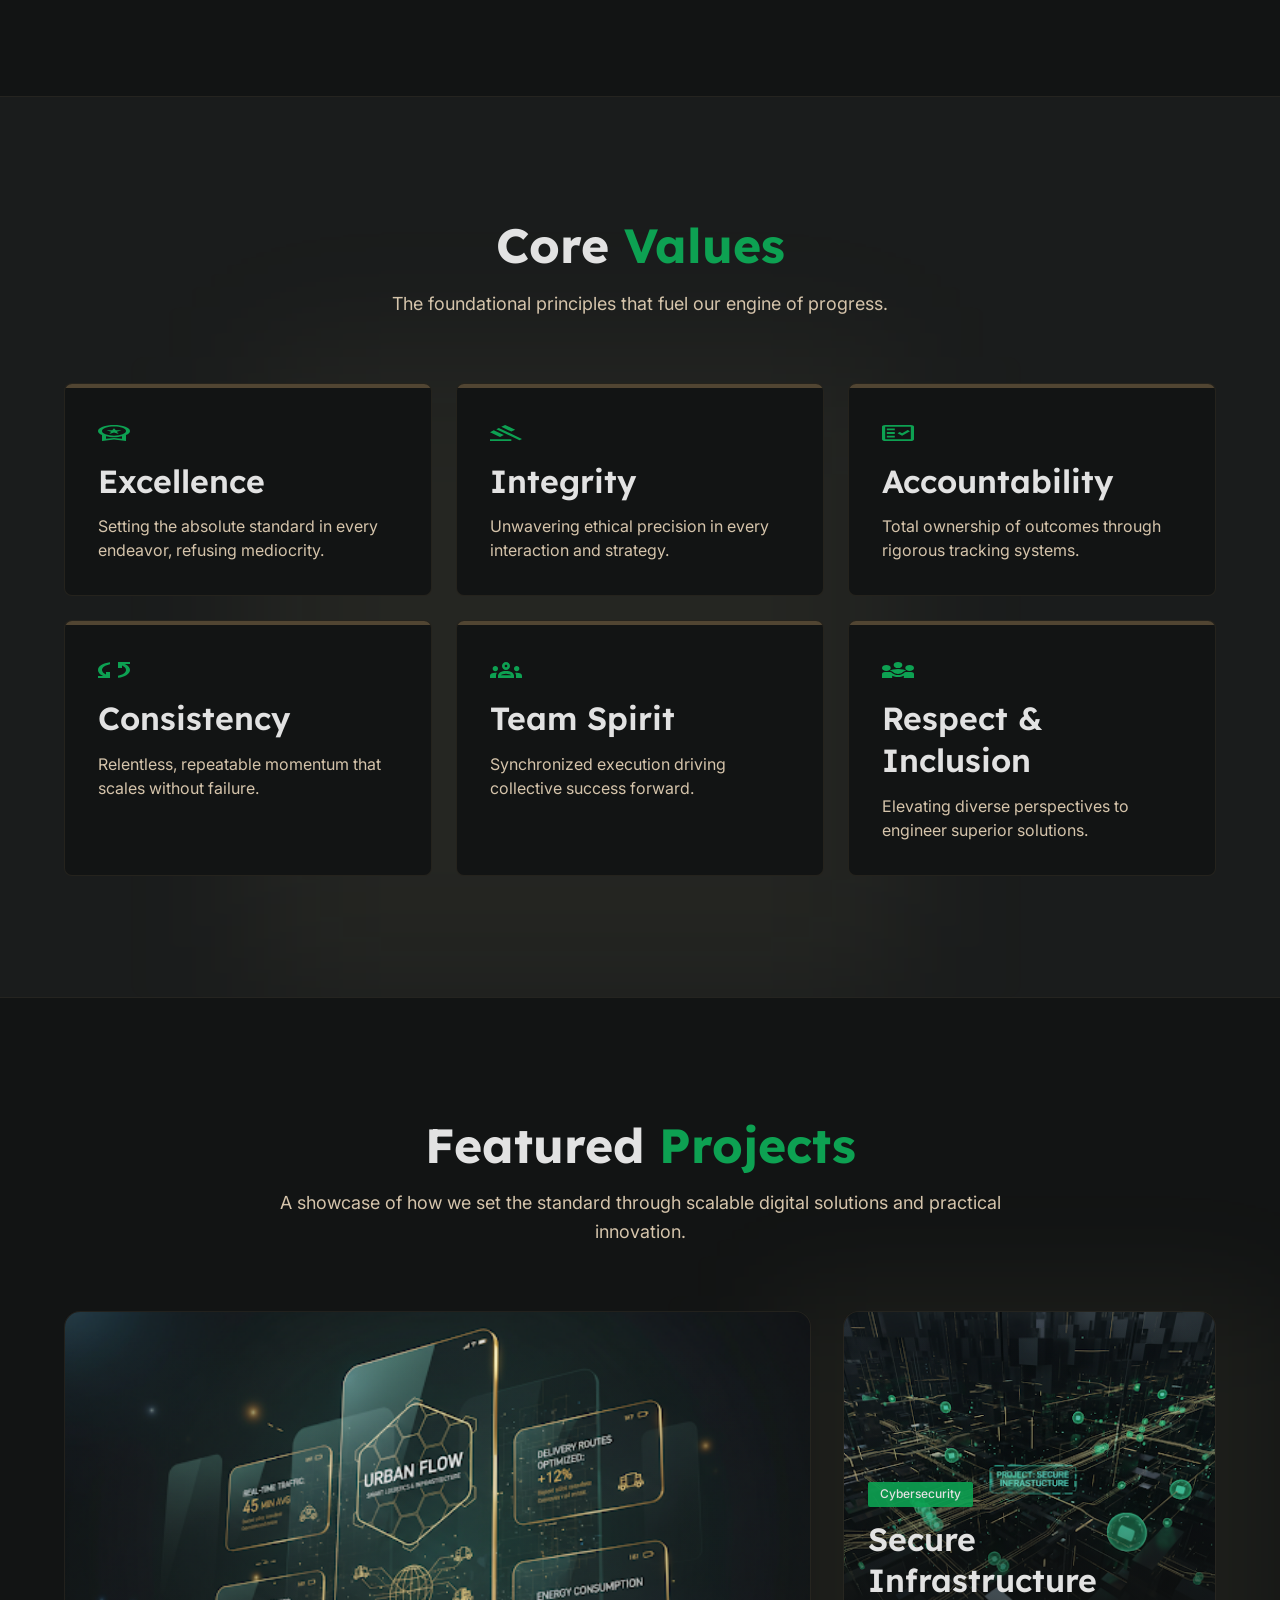
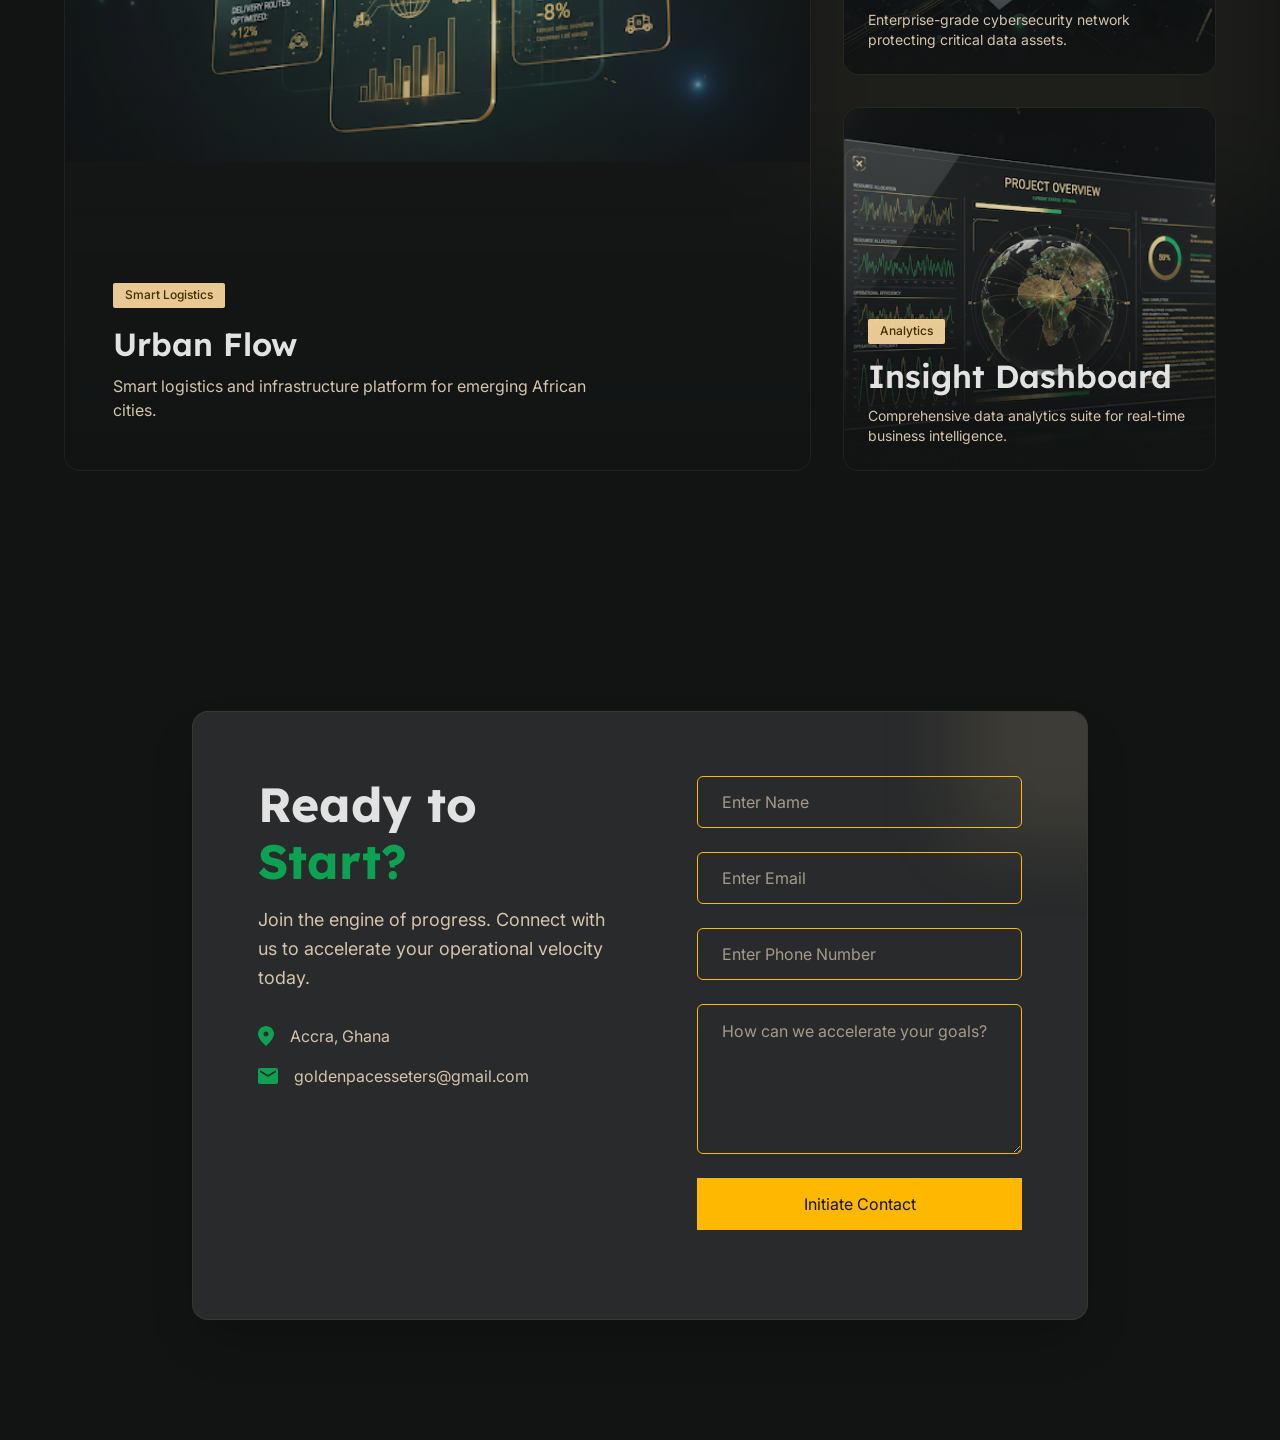
==== commit 641e6787: "feat: improve contact form — rounded inputs, phone field, mailto email Co-Authored-By: Claude Sonnet" ====
--- a/index.html
+++ b/index.html
@@ -268,7 +268,7 @@
               <svg class="contact__icon" width="20" height="16" viewBox="0 0 20 16" fill="none" xmlns="http://www.w3.org/2000/svg" aria-hidden="true">
                 <path d="M18 0H2C0.9 0 0 0.9 0 2V14C0 15.1 0.9 16 2 16H18C19.1 16 20 15.1 20 14V2C20 0.9 19.1 0 18 0ZM18 4L10 9L2 4V2L10 7L18 2V4Z" fill="#0DA152"/>
               </svg>
-              <span class="contact__info-text">goldenpacesseters@gmail.com</span>
+              <a href="mailto:goldenpacesseters@gmail.com" class="contact__info-text contact__email">goldenpacesseters@gmail.com</a>
             </div>
           </div>
         </div>
@@ -291,6 +291,13 @@
             required
             autocomplete="email"
           >
+          <input
+            type="tel"
+            name="phone"
+            class="contact__field"
+            placeholder="Enter Phone Number"
+            autocomplete="tel"
+          >
           <textarea
             name="message"
             class="contact__field contact__field--textarea"
--- a/style.css
+++ b/style.css
@@ -672,6 +672,14 @@
   color: #d5c4ab;
 }
 
+.contact__email {
+  text-decoration: none;
+}
+
+.contact__email:hover {
+  text-decoration: underline;
+}
+
 .contact__form {
   flex: 0 0 325px;
   display: flex;
@@ -684,7 +692,7 @@
   height: 52px;
   background: transparent;
   border: 1px solid #ffb800;
-  border-radius: 0;
+  border-radius: 6px;
   padding: 0 24px;
   font-family: 'Inter', sans-serif;
   font-weight: 400;
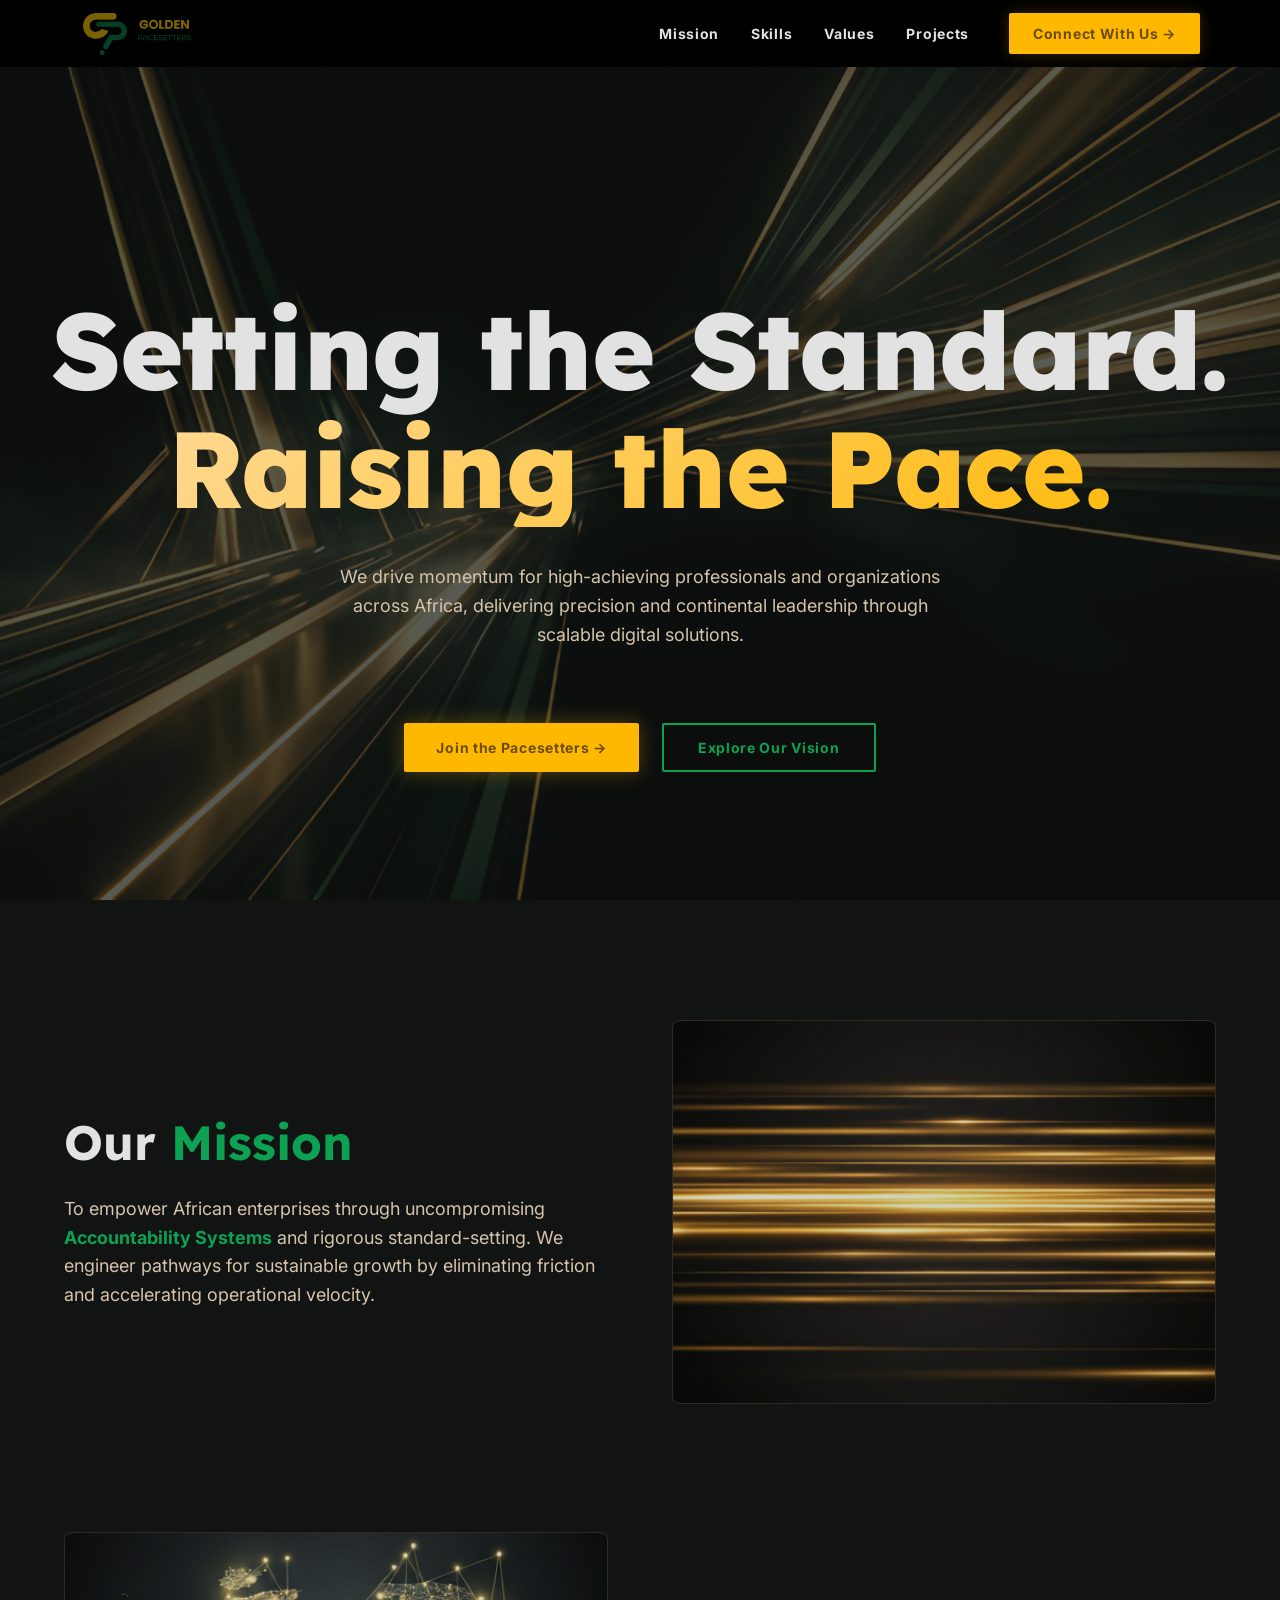
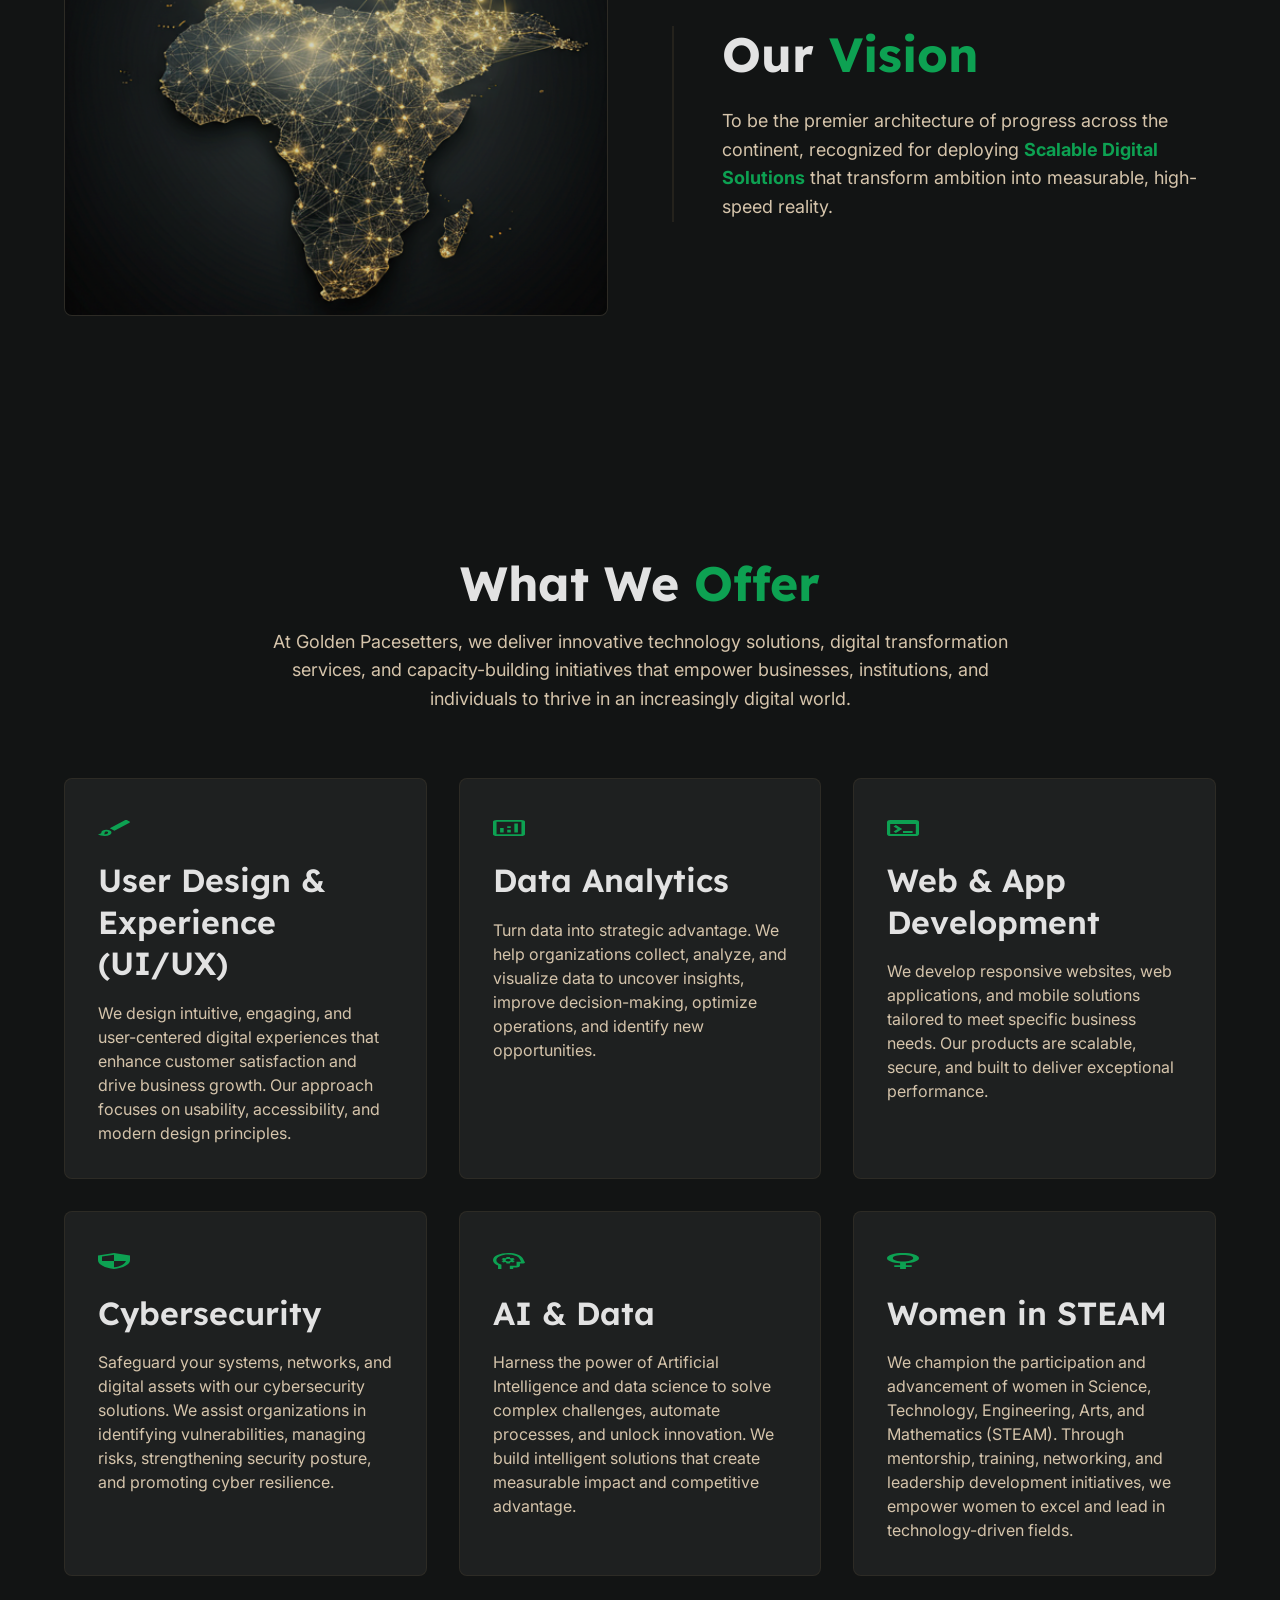
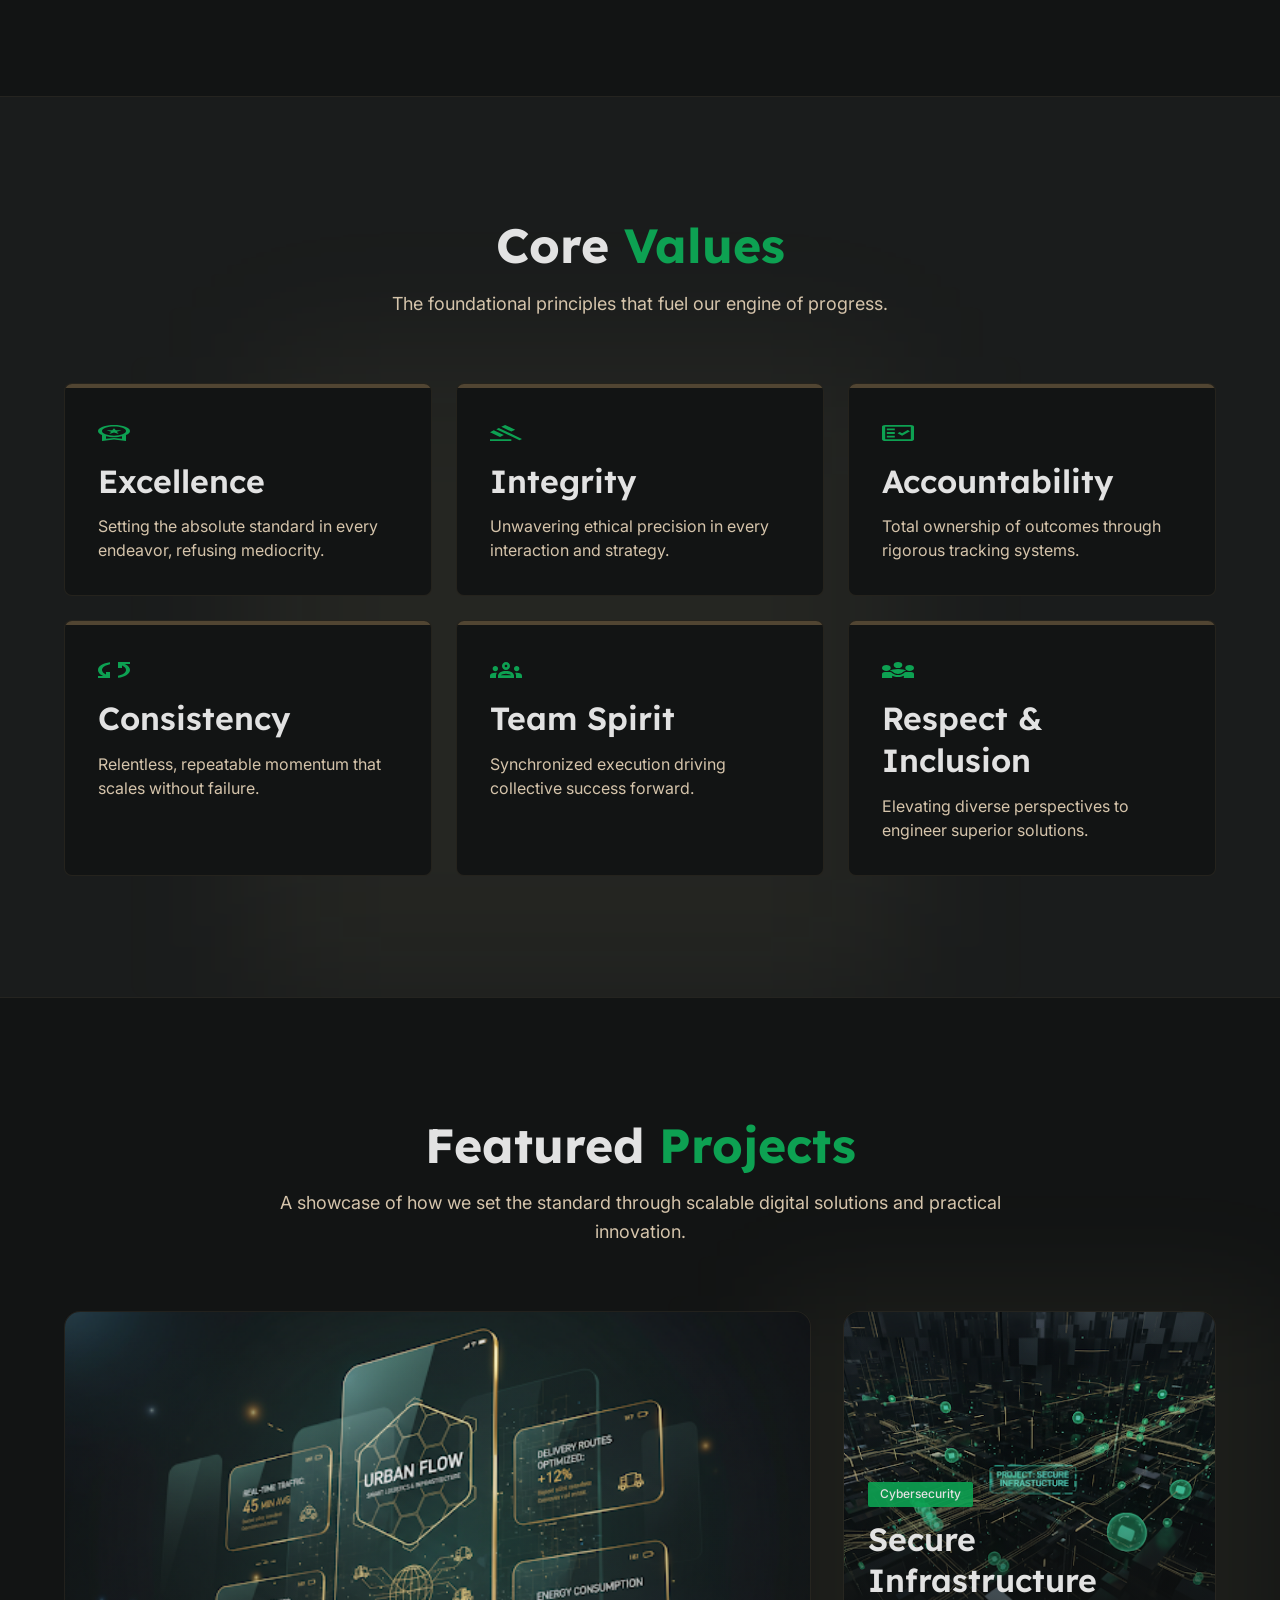
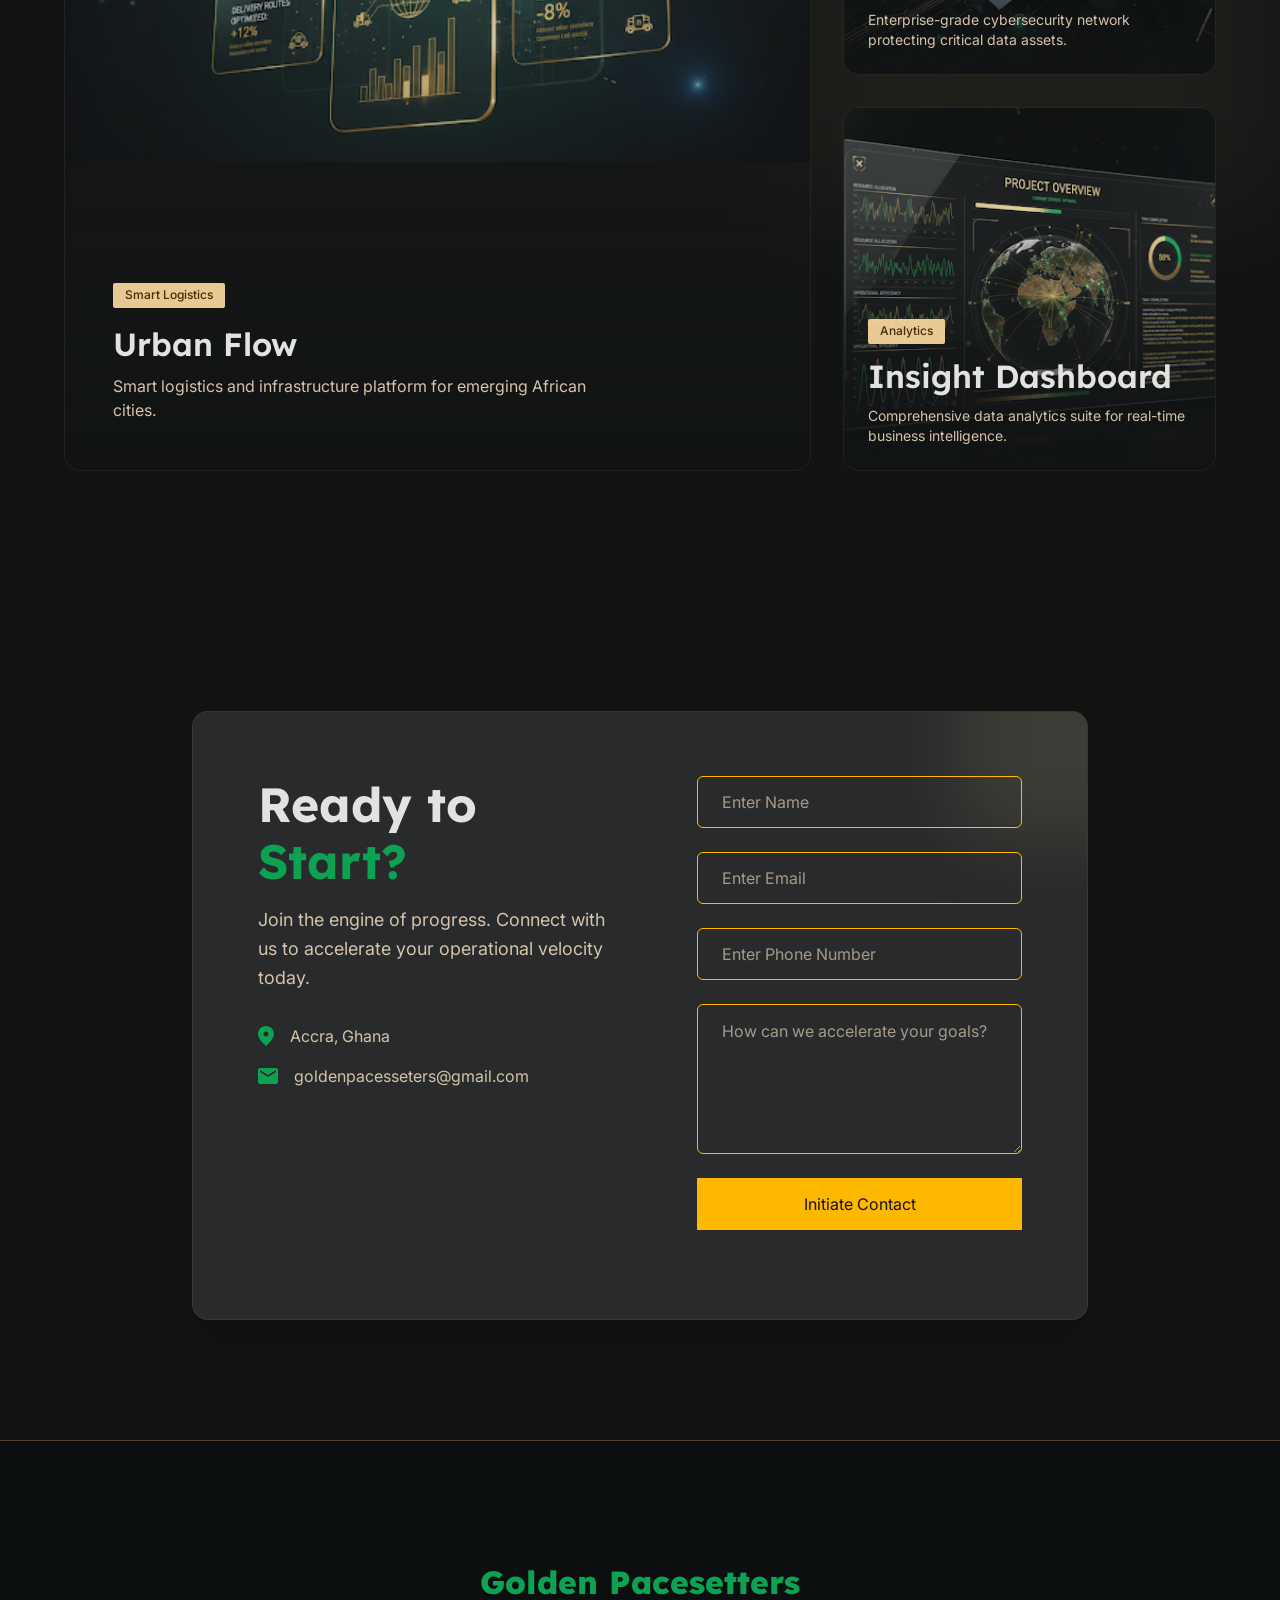
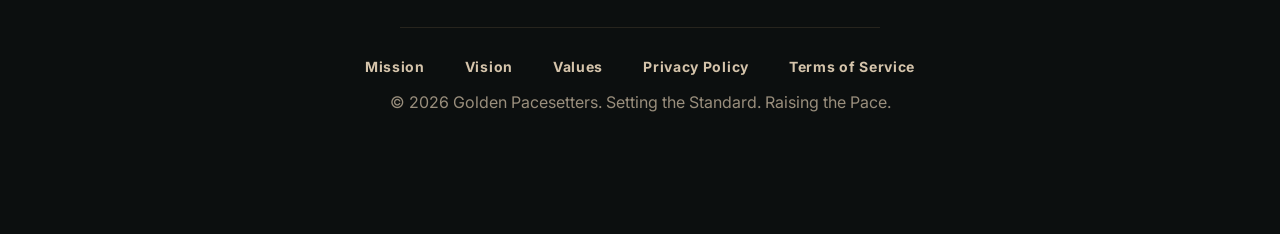
==== commit 5e10fb59: "feat: complete Footer — MVP page complete Co-Authored-By: Claude Sonnet 4.6 <noreply@anthropic.com>" ====
--- a/index.html
+++ b/index.html
@@ -312,6 +312,19 @@
     </div>
   </section>
 
+  <footer class="footer">
+    <p class="footer__brand">Golden Pacesetters</p>
+    <hr class="footer__divider">
+    <nav class="footer__nav" aria-label="Footer navigation">
+      <a href="#mission" class="footer__link">Mission</a>
+      <a href="#mission" class="footer__link">Vision</a>
+      <a href="#values"  class="footer__link">Values</a>
+      <a href="#"        class="footer__link">Privacy Policy</a>
+      <a href="#"        class="footer__link">Terms of Service</a>
+    </nav>
+    <p class="footer__copy">&#169; 2026 Golden Pacesetters. Setting the Standard. Raising the Pace.</p>
+  </footer>
+
   <script src="script.js"></script>
 </body>
 </html>
--- a/style.css
+++ b/style.css
@@ -756,3 +756,68 @@
 .contact__msg--error {
   color: #e05555;
 }
+
+/* ── Footer ── */
+
+.footer {
+  background-color: #0c0f0f;
+  border-top: 1px solid #514532;
+  padding: 121px 64px 120px;
+  display: flex;
+  flex-direction: column;
+  align-items: center;
+  gap: 0;
+}
+
+.footer__brand {
+  font-family: 'Lexend', sans-serif;
+  font-weight: 800;
+  font-size: 32px;
+  line-height: 41.6px;
+  color: #0da152;
+  text-align: center;
+  margin-bottom: 24px;
+}
+
+.footer__divider {
+  width: 100%;
+  max-width: 480px;
+  border: none;
+  border-top: 1px solid rgba(81, 69, 50, 0.4);
+  margin-bottom: 32px;
+}
+
+.footer__nav {
+  display: flex;
+  align-items: center;
+  gap: 32px;
+  margin-bottom: 8px;
+}
+
+.footer__link {
+  font-family: 'Inter', sans-serif;
+  font-weight: 700;
+  font-size: 14px;
+  line-height: 14px;
+  letter-spacing: 0.7px;
+  color: #d5c4ab;
+  text-decoration: none;
+  padding: 0 4px;
+  border-radius: 2px;
+  transition: color 0.2s ease;
+}
+
+.footer__link:hover {
+  color: #ffb800;
+}
+
+.footer__copy {
+  font-family: 'Inter', sans-serif;
+  font-weight: 400;
+  font-size: 16px;
+  line-height: 24px;
+  color: #d5c4ab;
+  text-align: center;
+  opacity: 0.70;
+  padding-top: 8px;
+}
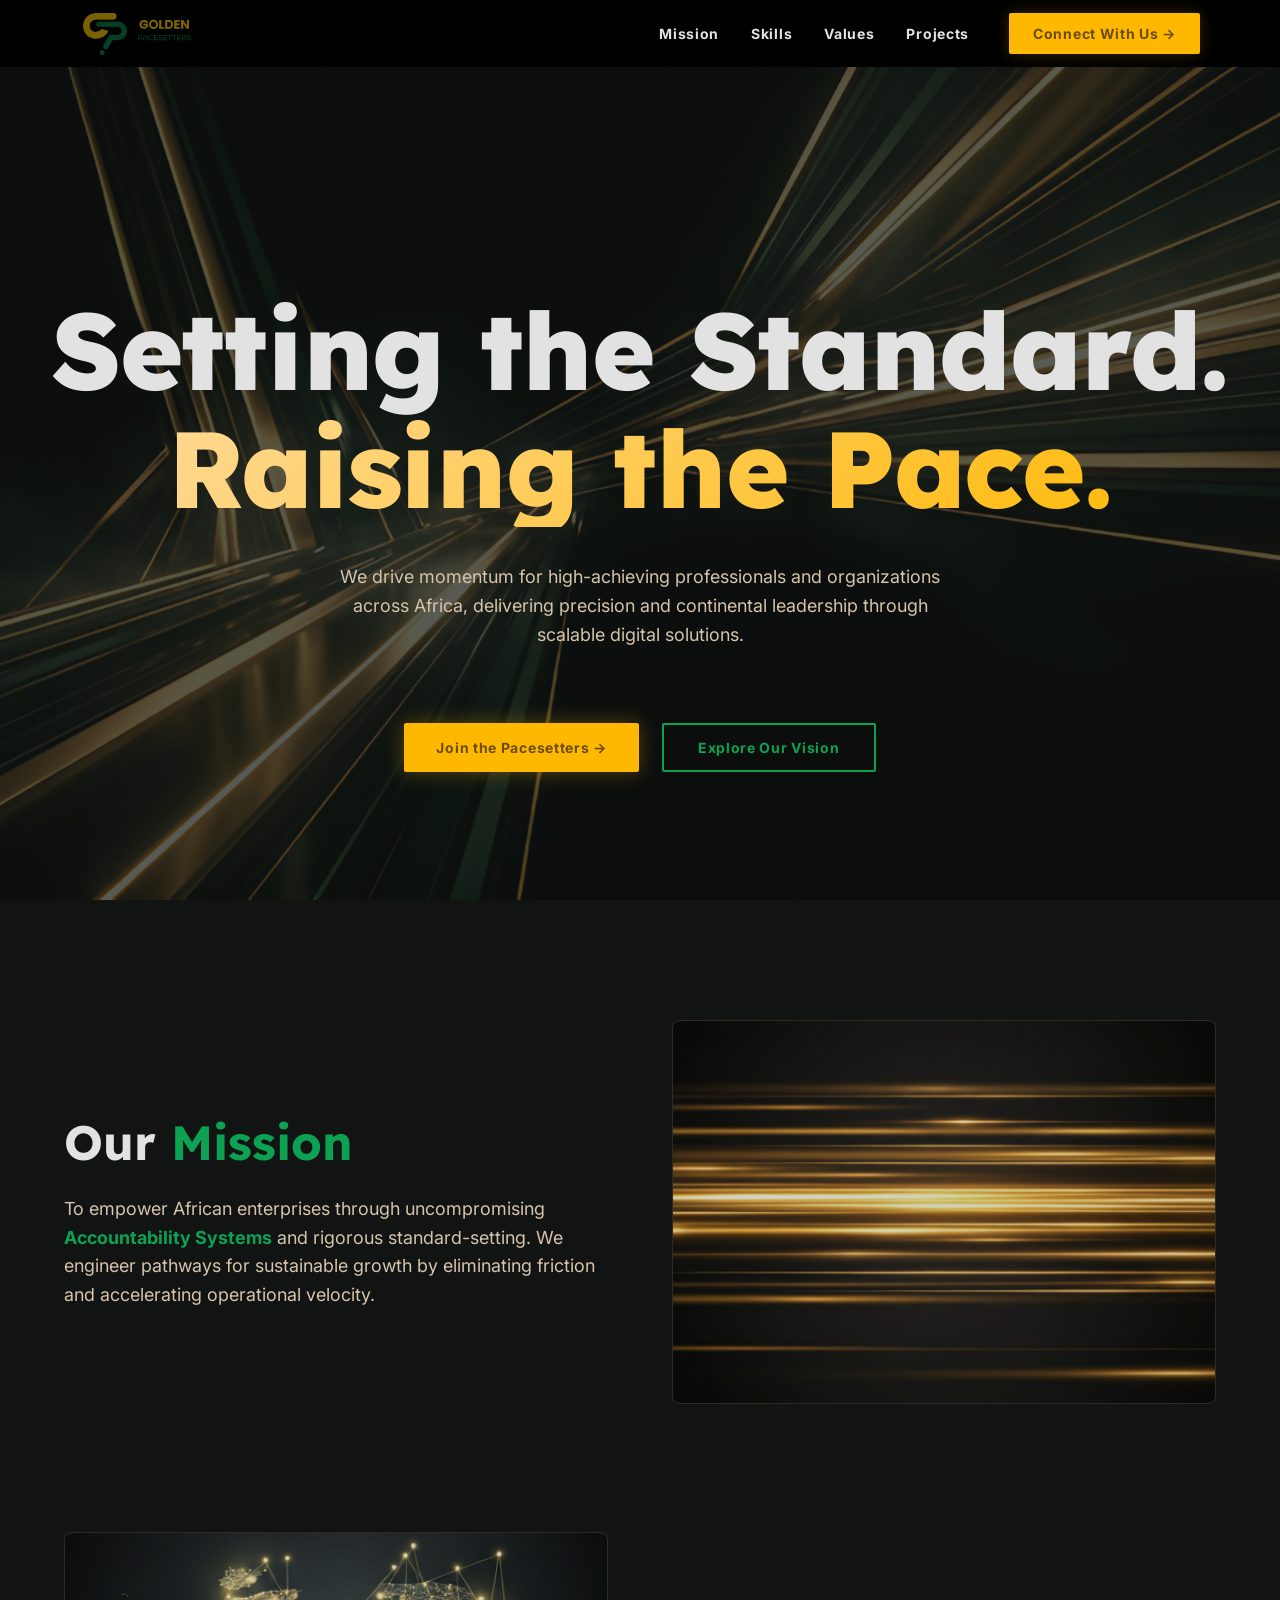
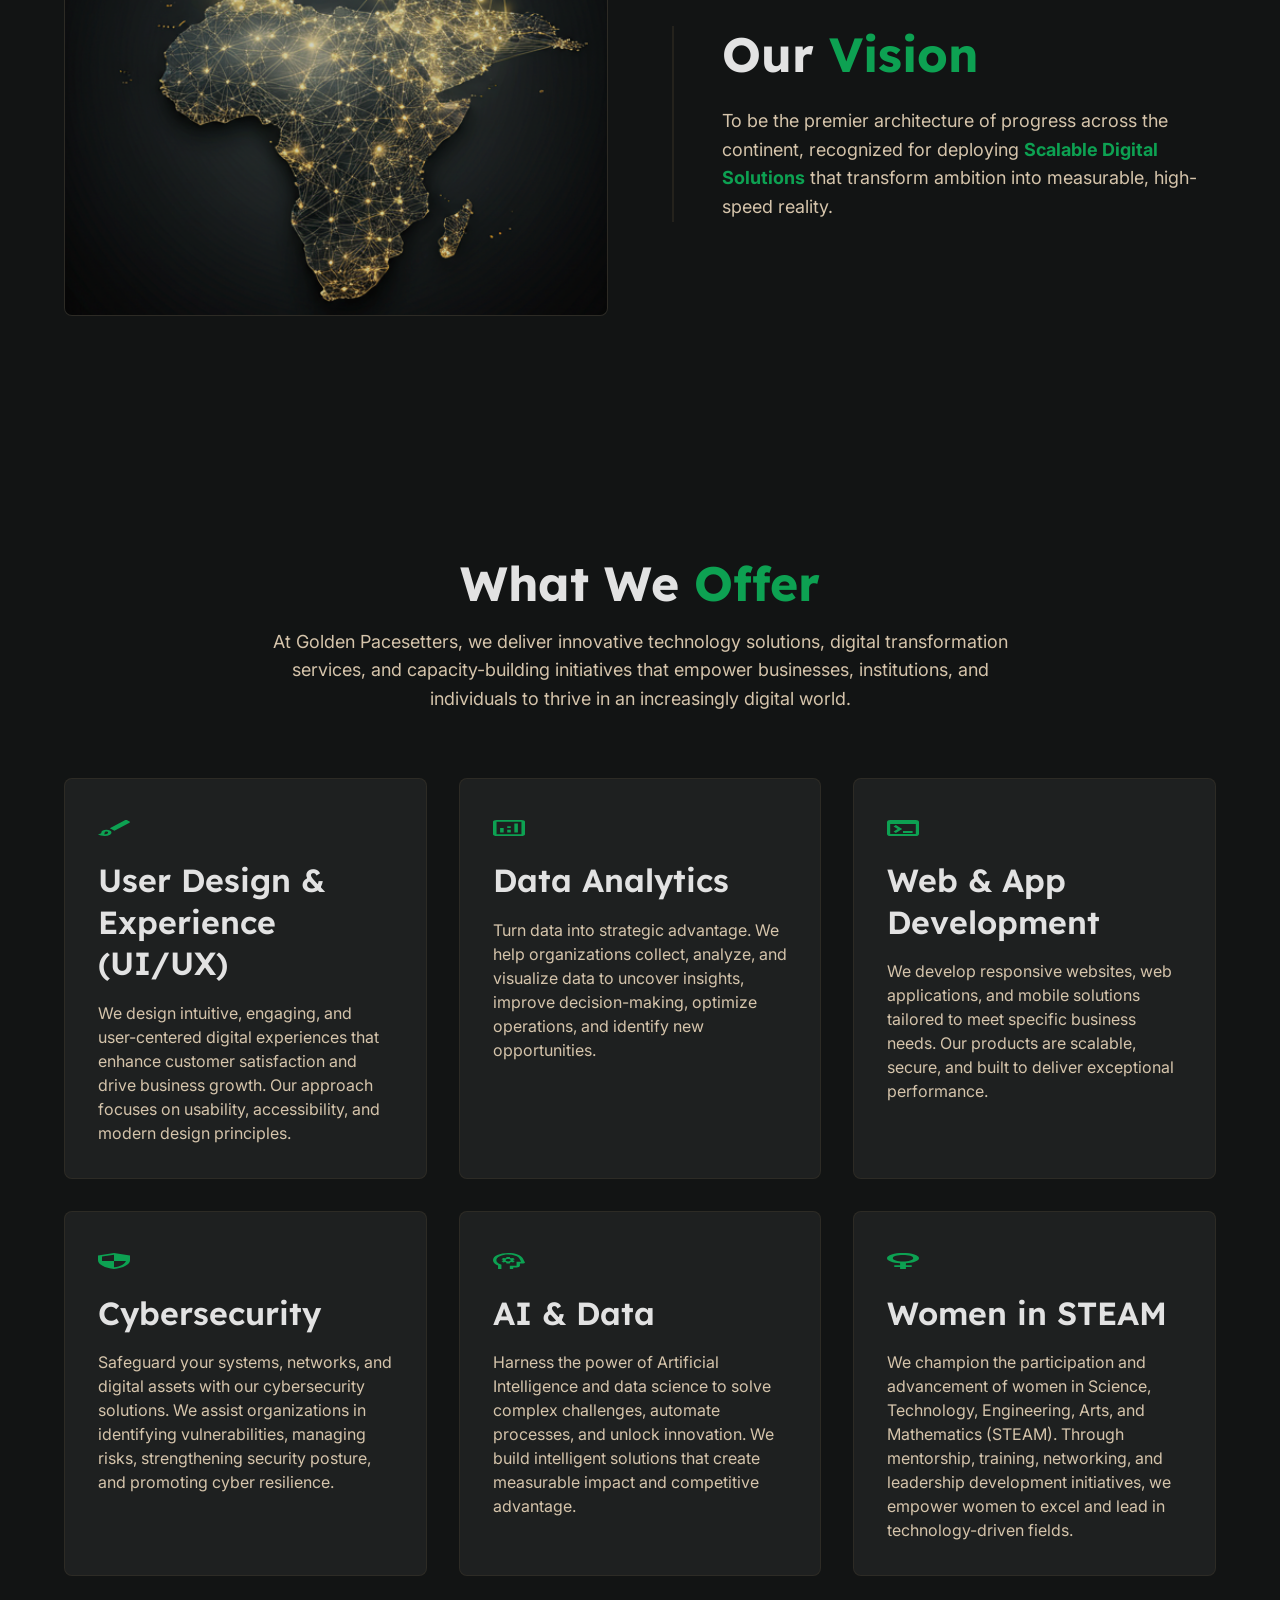
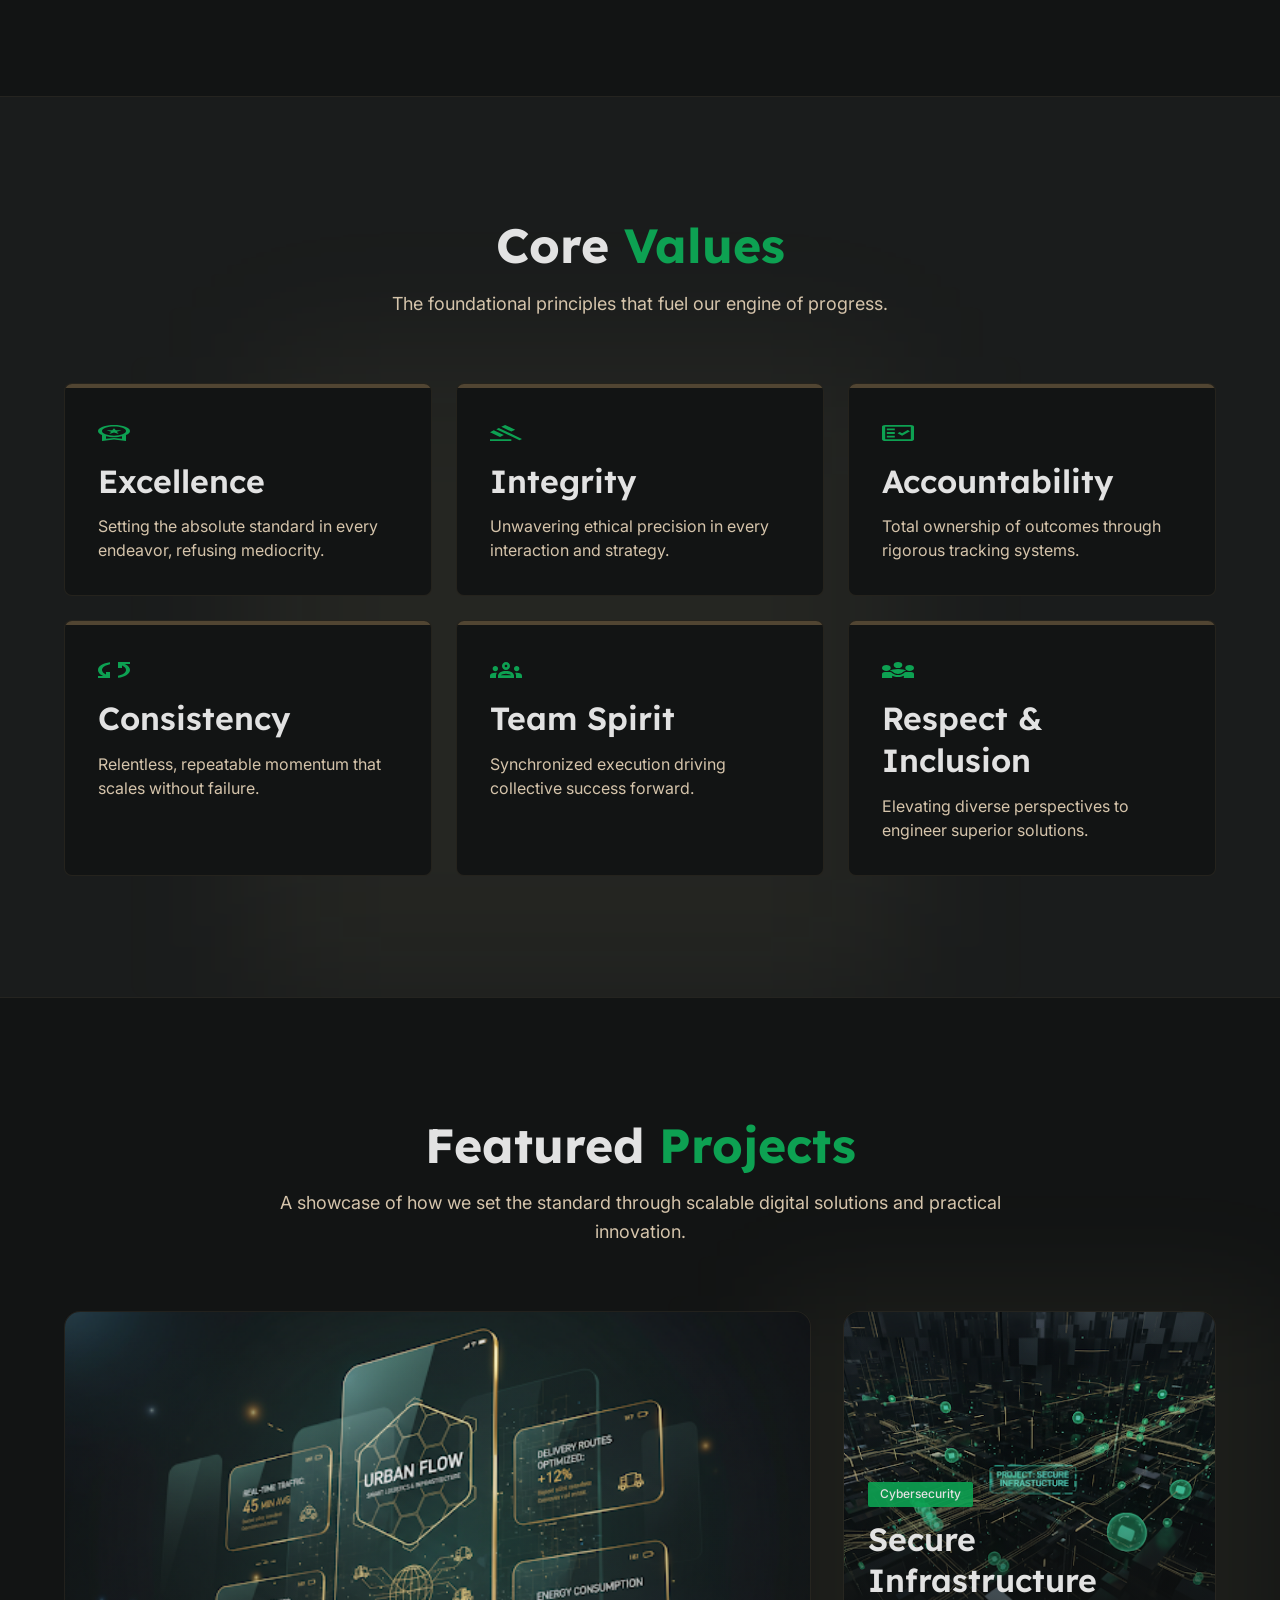
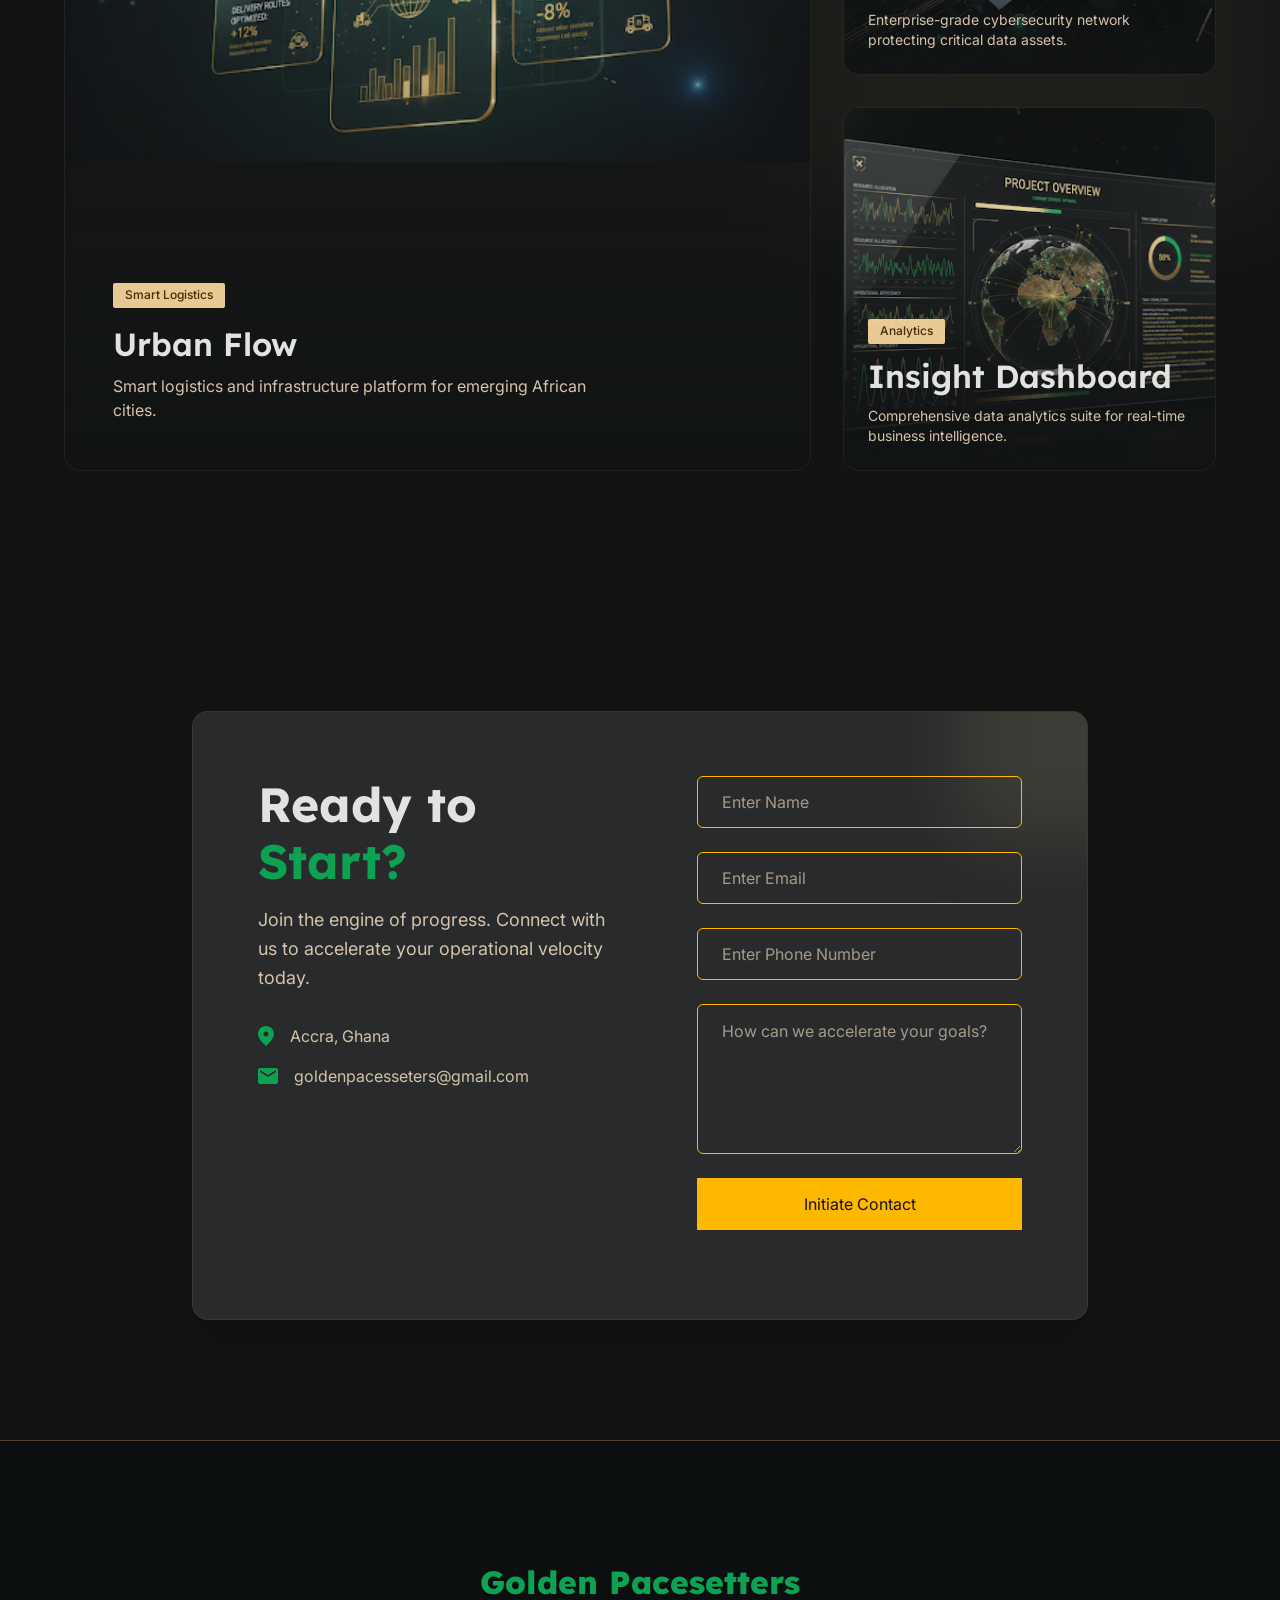
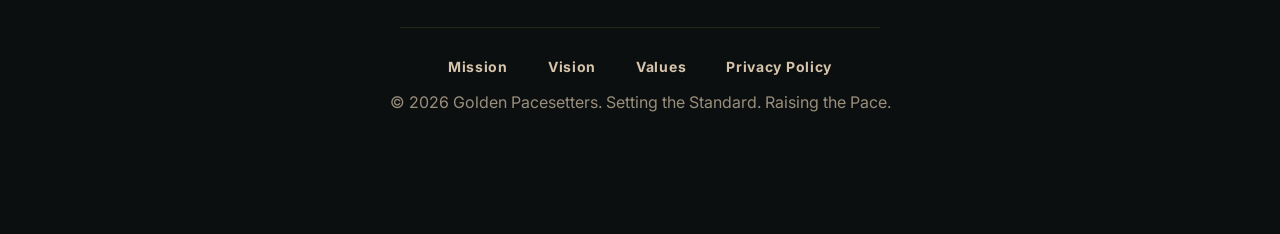
==== commit 5e6eecce: "fix: remove Terms of Service from footer Co-Authored-By: Claude Sonnet 4.6 <noreply@anthropic.com>" ====
--- a/index.html
+++ b/index.html
@@ -319,8 +319,8 @@
       <a href="#mission" class="footer__link">Mission</a>
       <a href="#mission" class="footer__link">Vision</a>
       <a href="#values"  class="footer__link">Values</a>
-      <a href="#"        class="footer__link">Privacy Policy</a>
-      <a href="#"        class="footer__link">Terms of Service</a>
+      <a href="privacy-policy.html" class="footer__link">Privacy Policy</a>
+
     </nav>
     <p class="footer__copy">&#169; 2026 Golden Pacesetters. Setting the Standard. Raising the Pace.</p>
   </footer>
--- a/style.css
+++ b/style.css
@@ -821,3 +821,89 @@
   opacity: 0.70;
   padding-top: 8px;
 }
+
+/* ── Privacy Policy Page ── */
+
+.policy {
+  background-color: #121414;
+  padding: 187px 0 120px;
+}
+
+.policy__container {
+  max-width: 800px;
+  margin: 0 auto;
+  padding: 0 24px;
+  display: flex;
+  flex-direction: column;
+  gap: 48px;
+}
+
+.policy__page-header {
+  display: flex;
+  flex-direction: column;
+  align-items: center;
+  gap: 8px;
+}
+
+.policy__meta {
+  font-family: 'Inter', sans-serif;
+  font-weight: 400;
+  font-size: 14px;
+  line-height: 20px;
+  color: rgba(213, 196, 171, 0.6);
+  text-align: center;
+}
+
+.policy__section {
+  display: flex;
+  flex-direction: column;
+  gap: 12px;
+}
+
+.policy__h2 {
+  font-family: 'Lexend', sans-serif;
+  font-weight: 700;
+  font-size: 22px;
+  line-height: 30px;
+  color: #0da152;
+}
+
+.policy__text {
+  font-family: 'Inter', sans-serif;
+  font-weight: 400;
+  font-size: 17px;
+  line-height: 28px;
+  color: #d5c4ab;
+}
+
+.policy__text strong {
+  color: #e2e2e2;
+  font-weight: 700;
+}
+
+.policy__list {
+  list-style: disc;
+  padding-left: 24px;
+  display: flex;
+  flex-direction: column;
+  gap: 6px;
+}
+
+.policy__list li {
+  font-family: 'Inter', sans-serif;
+  font-weight: 400;
+  font-size: 17px;
+  line-height: 28px;
+  color: #d5c4ab;
+}
+
+.policy__link {
+  color: #0da152;
+  text-decoration: none;
+  transition: color 0.2s ease;
+}
+
+.policy__link:hover {
+  color: #ffb800;
+  text-decoration: underline;
+}
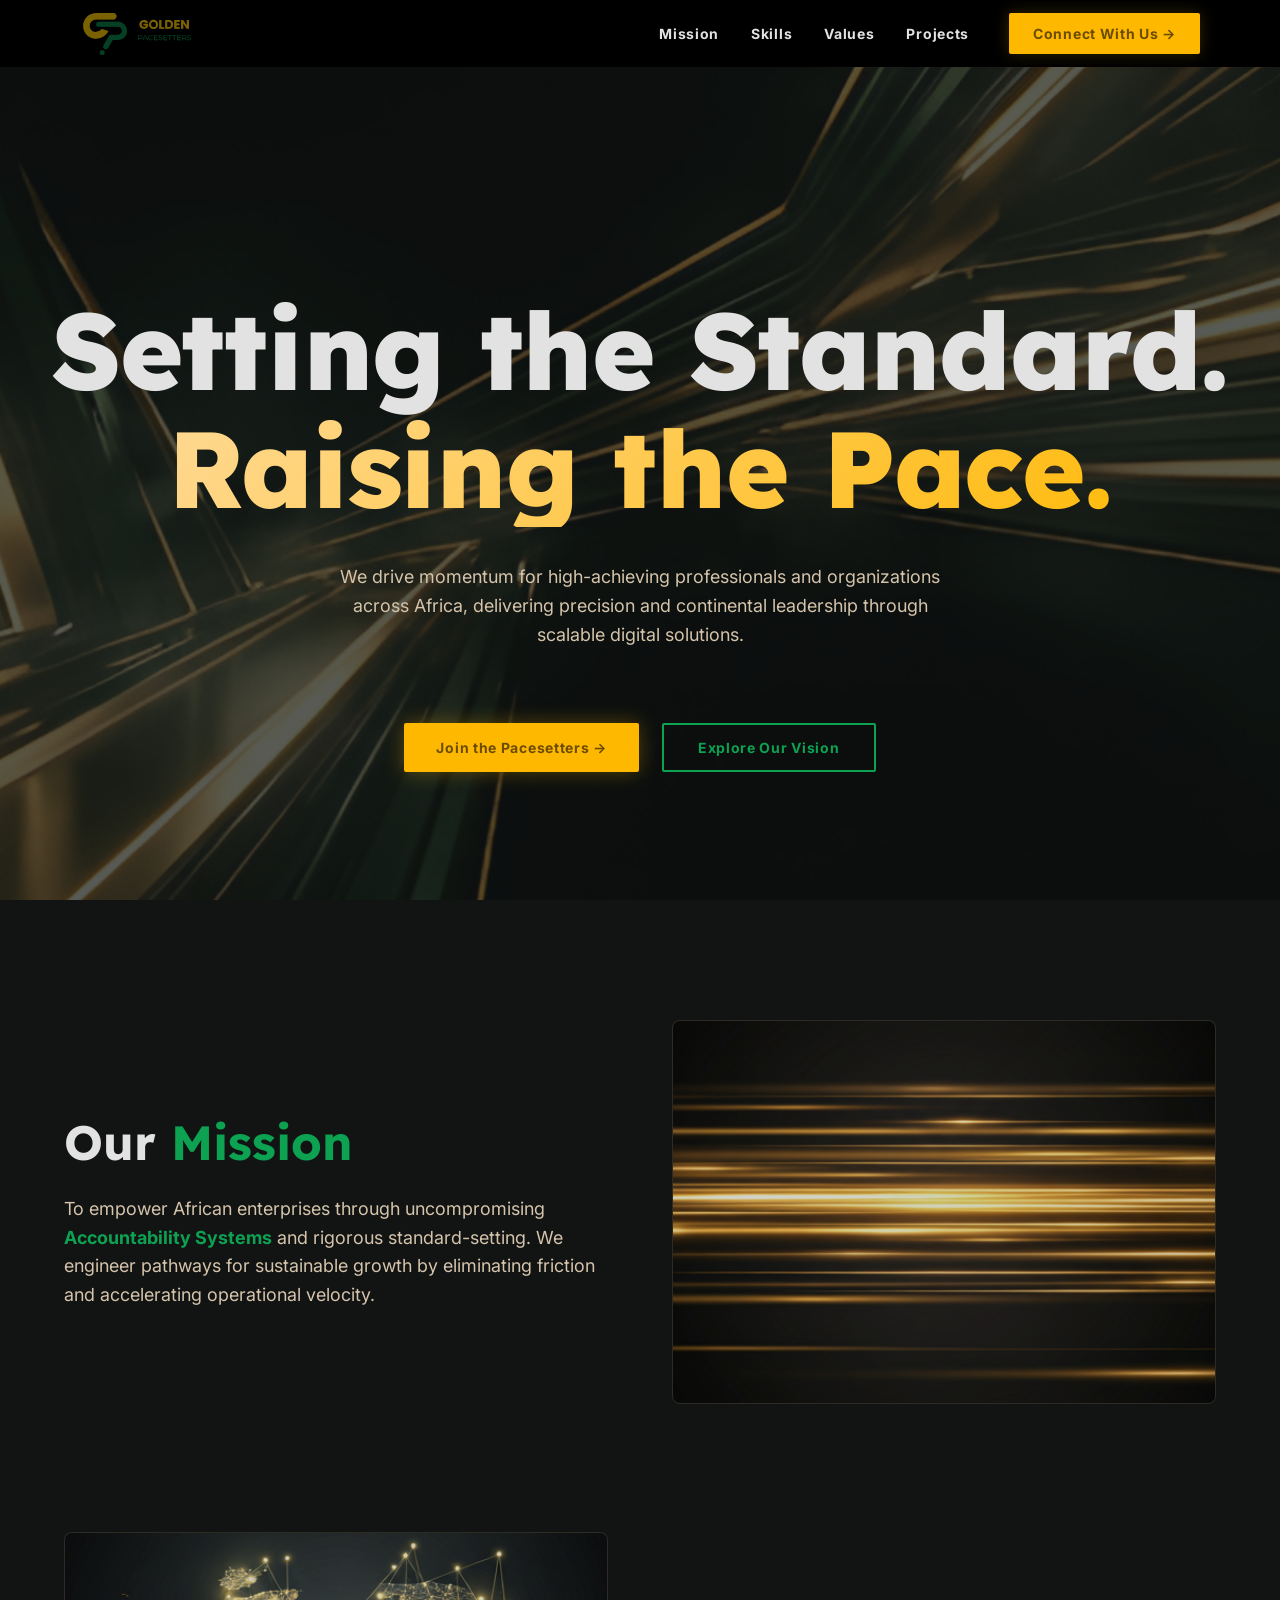
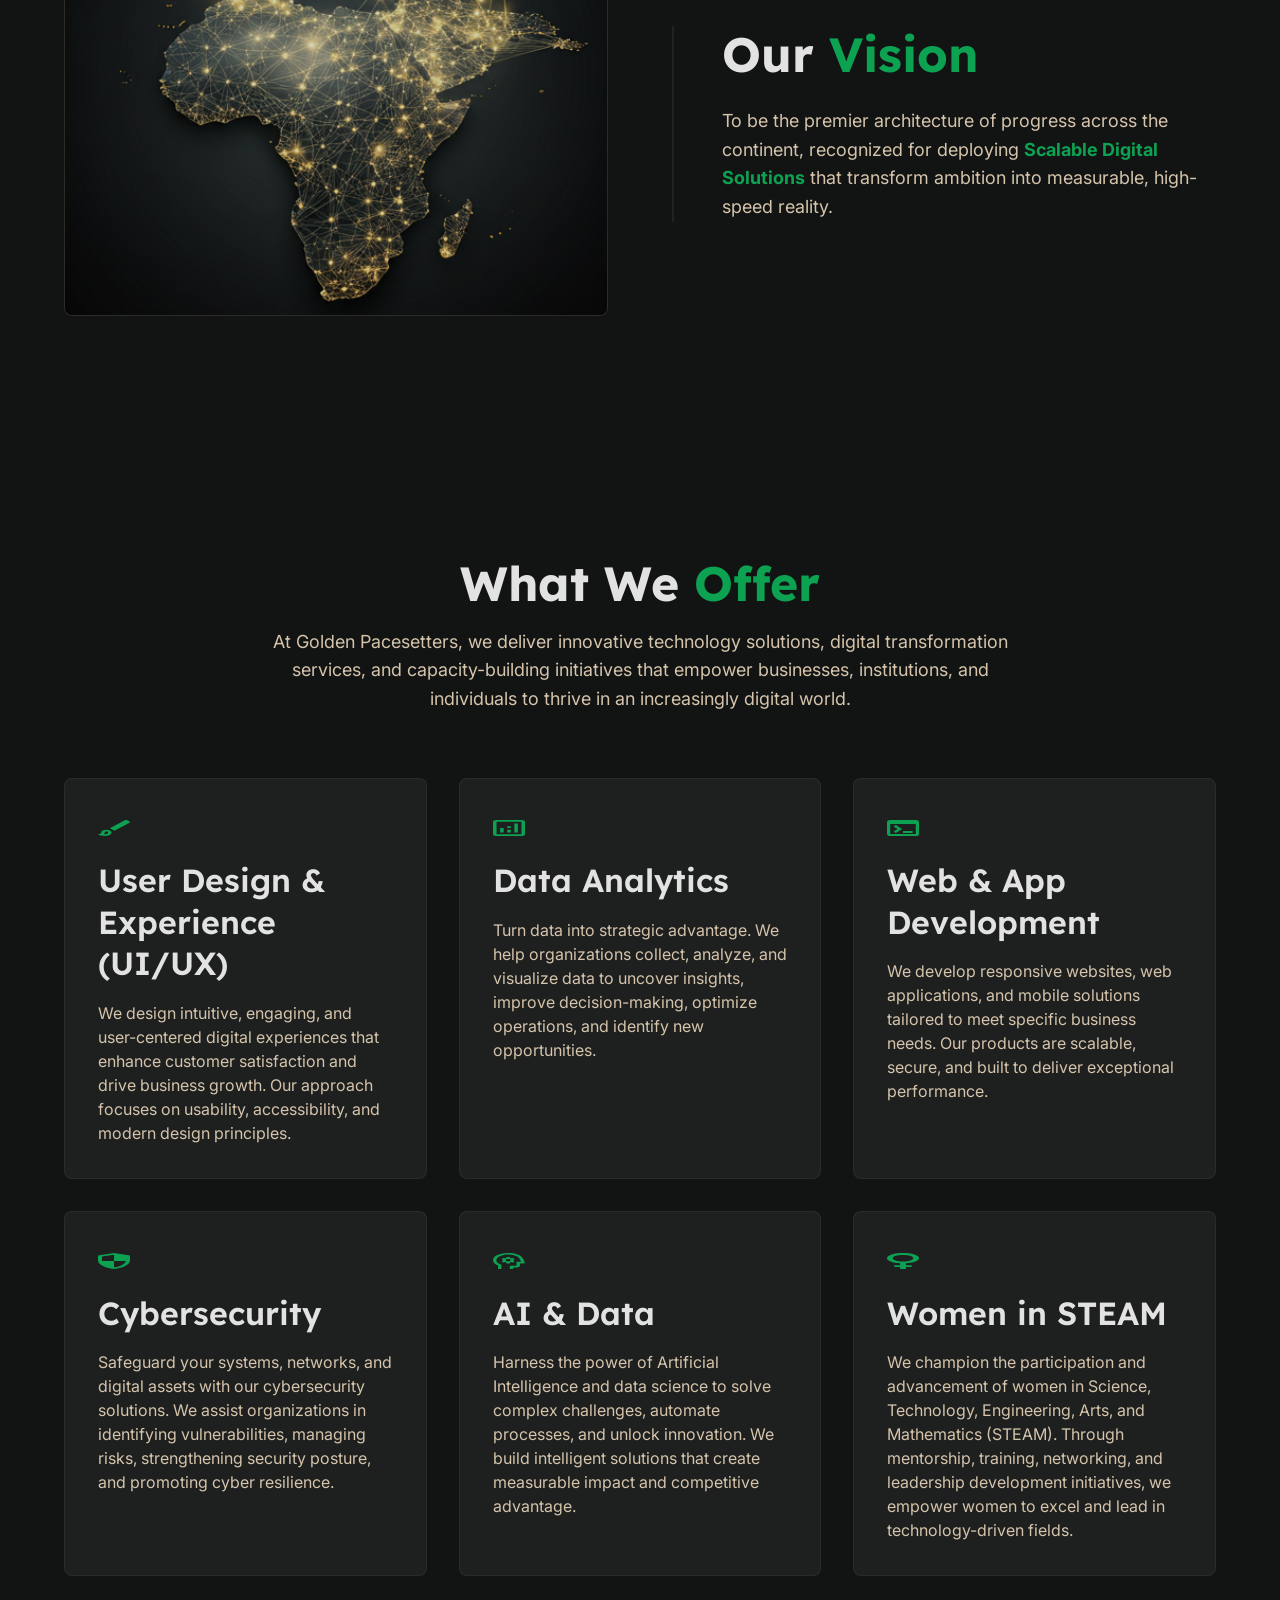
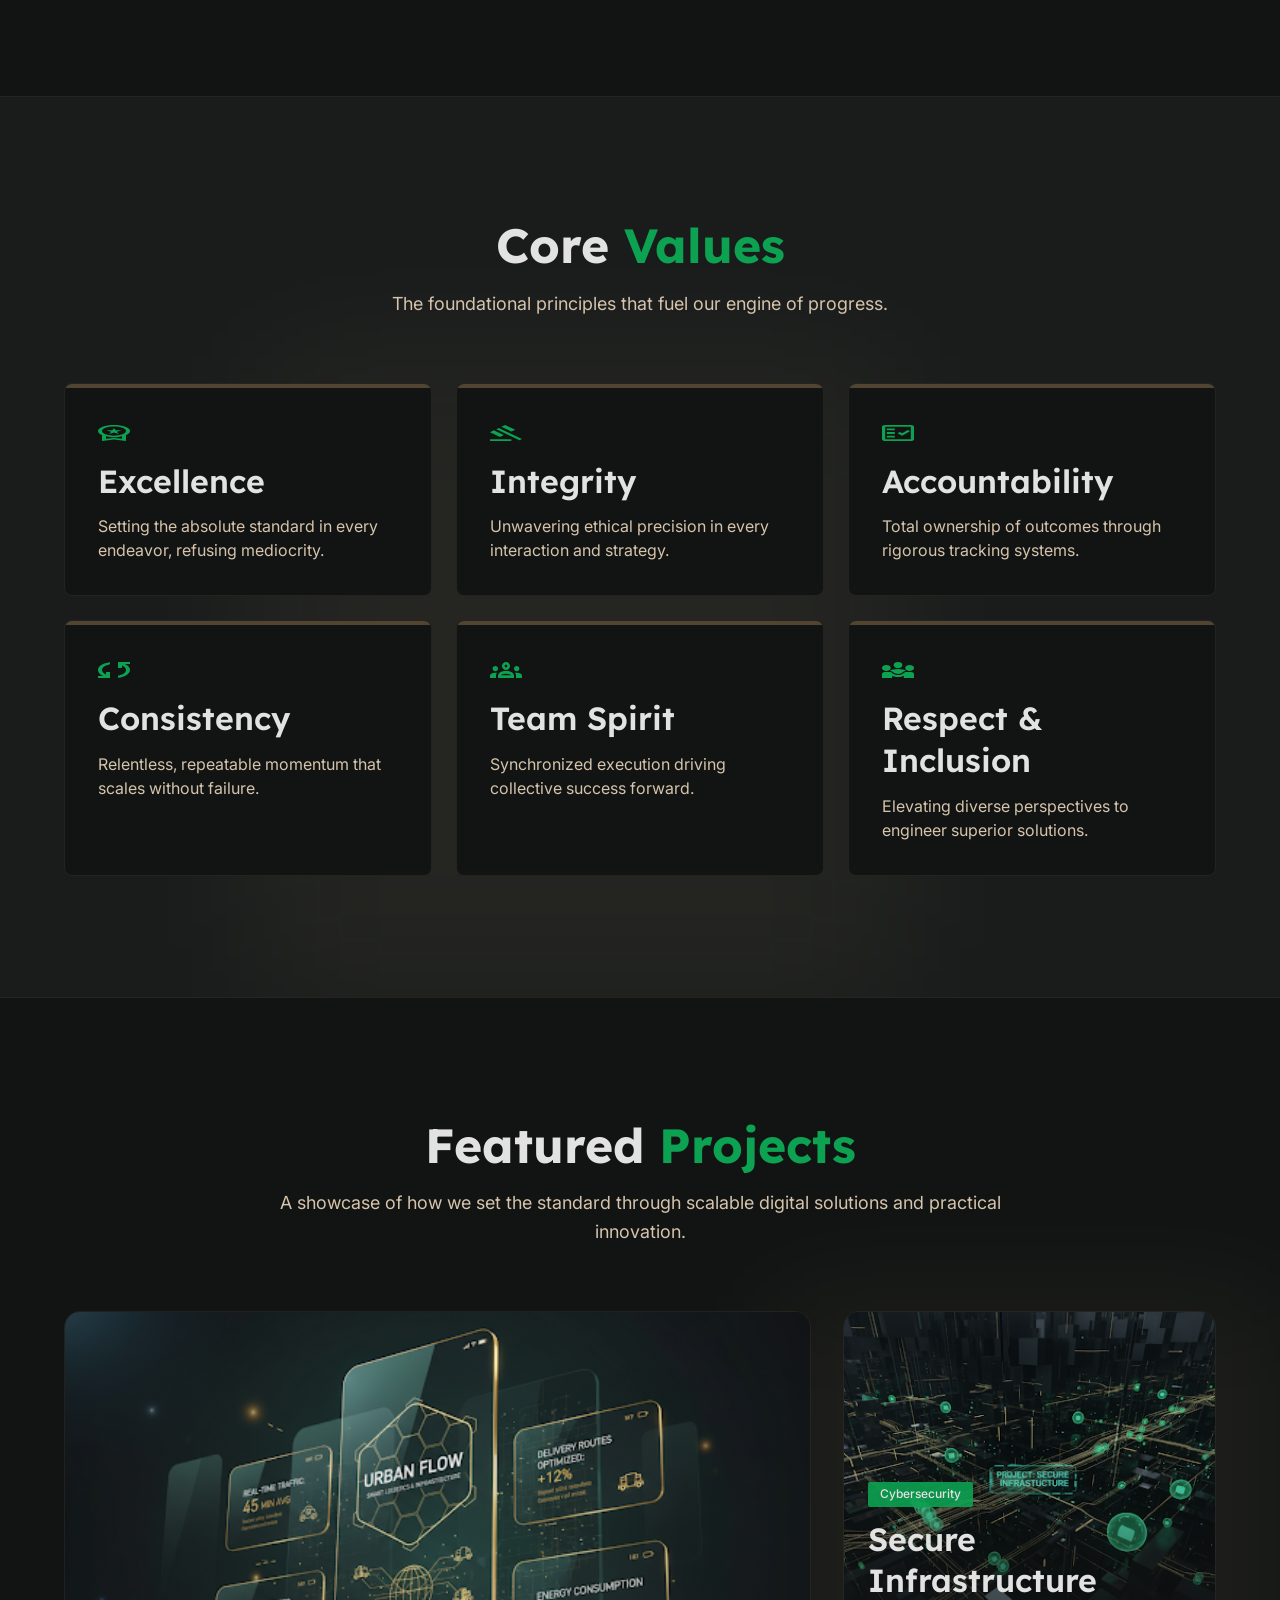
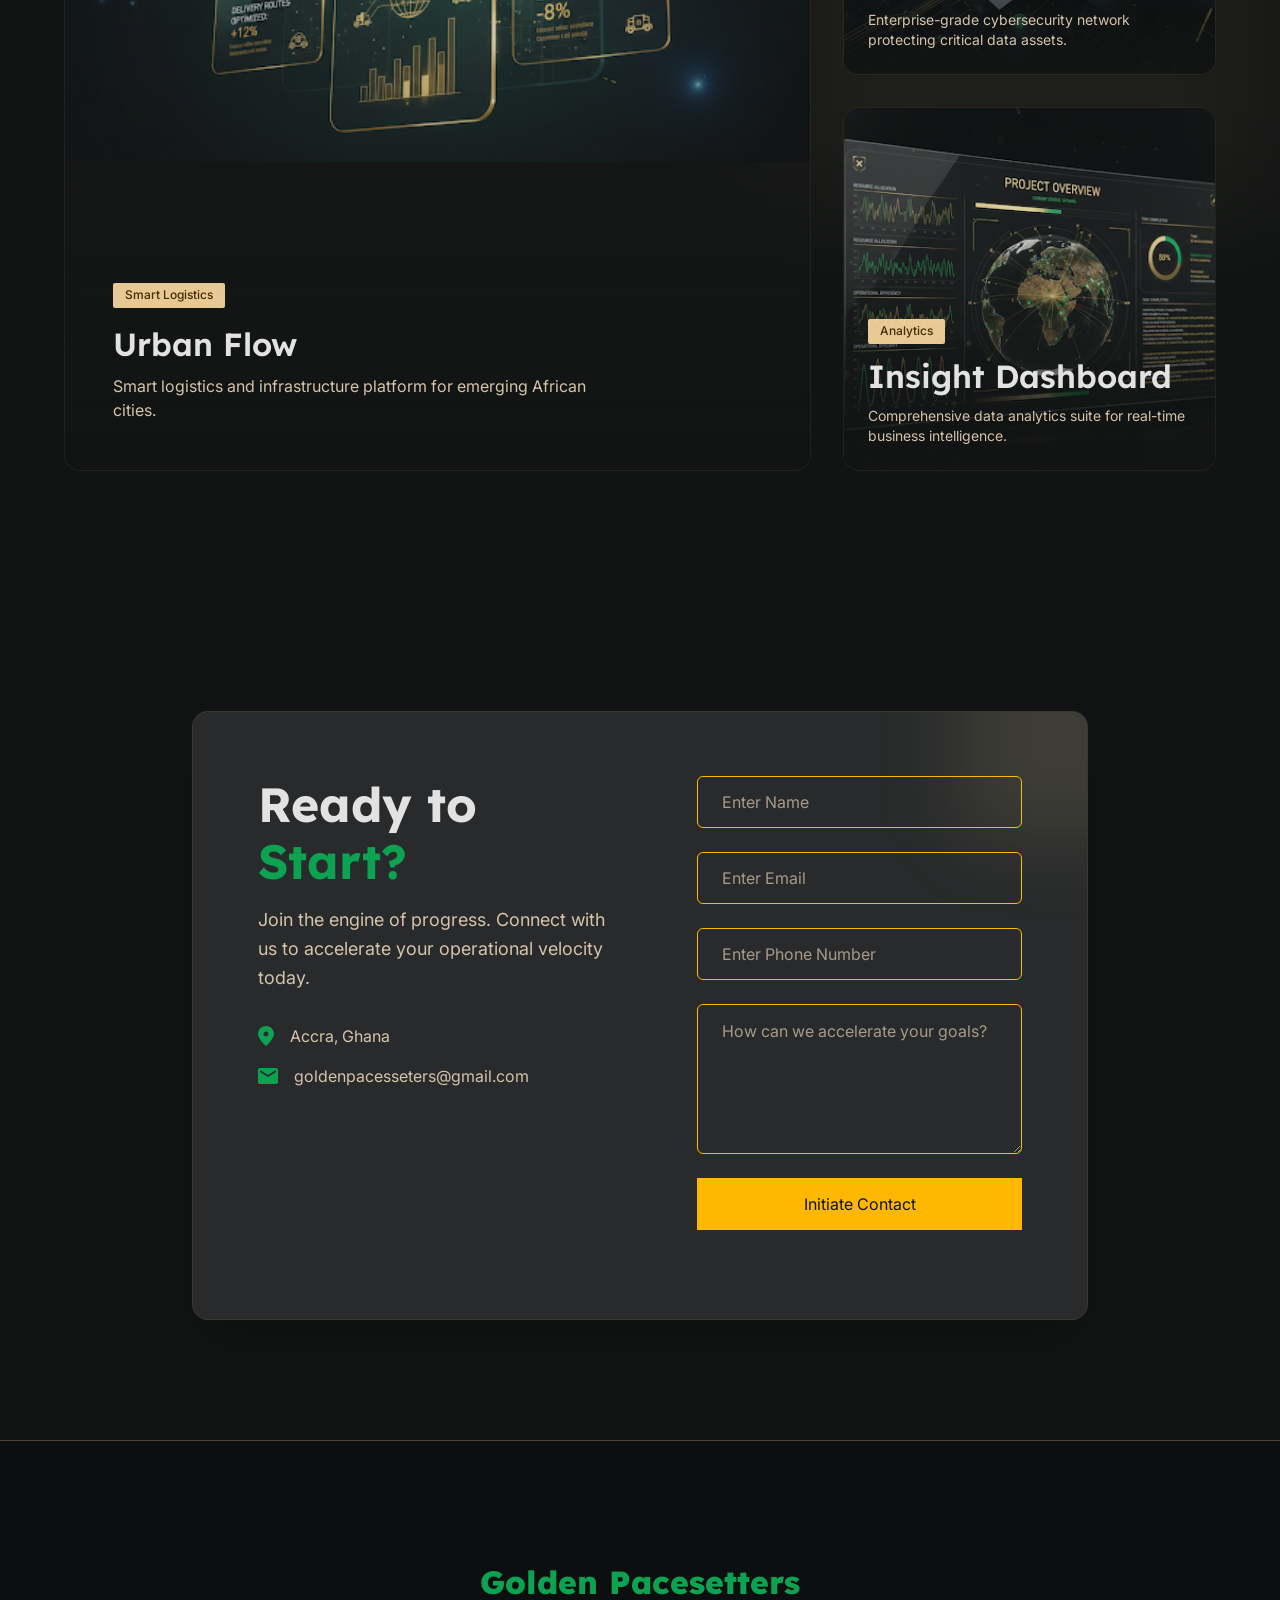
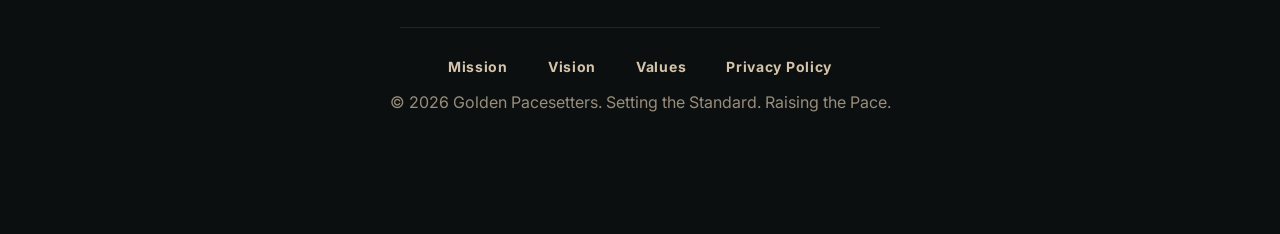
==== commit a5dfcdc3: "feat: nav anchor offset, active nav states, form validation, scroll-to-top button" ====
--- a/index.html
+++ b/index.html
@@ -25,6 +25,14 @@
         </ul>
         <a href="#contact" class="topnav__cta">Connect With Us &#8594;</a>
       </nav>
+      <button class="topnav__hamburger" id="nav-hamburger" aria-label="Open menu" aria-expanded="false">&#9776;</button>
+    </div>
+    <div class="topnav__mobile-menu" id="nav-mobile-menu" aria-hidden="true">
+      <a href="#mission"  class="topnav__mobile-link">Mission</a>
+      <a href="#skills"   class="topnav__mobile-link">Skills</a>
+      <a href="#values"   class="topnav__mobile-link">Values</a>
+      <a href="#projects" class="topnav__mobile-link">Projects</a>
+      <a href="#contact"  class="topnav__mobile-cta">Connect With Us &#8594;</a>
     </div>
   </header>
 
@@ -275,35 +283,51 @@
 
         <!-- Right: form -->
         <form class="contact__form" id="contact-form" novalidate>
-          <input
-            type="text"
-            name="name"
-            class="contact__field"
-            placeholder="Enter Name"
-            required
-            autocomplete="name"
-          >
-          <input
-            type="email"
-            name="email"
-            class="contact__field"
-            placeholder="Enter Email"
-            required
-            autocomplete="email"
-          >
-          <input
-            type="tel"
-            name="phone"
-            class="contact__field"
-            placeholder="Enter Phone Number"
-            autocomplete="tel"
-          >
-          <textarea
-            name="message"
-            class="contact__field contact__field--textarea"
-            placeholder="How can we accelerate your goals?"
-            required
-          ></textarea>
+          <div class="contact__field-wrap">
+            <input
+              type="text"
+              name="name"
+              id="field-name"
+              class="contact__field"
+              placeholder="Enter Name"
+              required
+              autocomplete="name"
+            >
+            <p class="contact__error" id="error-name" aria-live="polite"></p>
+          </div>
+          <div class="contact__field-wrap">
+            <input
+              type="email"
+              name="email"
+              id="field-email"
+              class="contact__field"
+              placeholder="Enter Email"
+              required
+              autocomplete="email"
+            >
+            <p class="contact__error" id="error-email" aria-live="polite"></p>
+          </div>
+          <div class="contact__field-wrap">
+            <input
+              type="tel"
+              name="phone"
+              id="field-phone"
+              class="contact__field"
+              placeholder="Enter Phone Number"
+              autocomplete="tel"
+            >
+            <p class="contact__error" id="error-phone" aria-live="polite"></p>
+          </div>
+          <div class="contact__field-wrap">
+            <textarea
+              name="message"
+              id="field-message"
+              class="contact__field contact__field--textarea"
+              placeholder="How can we accelerate your goals?"
+              required
+            ></textarea>
+            <p class="contact__error" id="error-message" aria-live="polite"></p>
+          </div>
           <button type="submit" class="contact__submit">Initiate Contact</button>
           <p class="contact__msg" id="contact-msg" aria-live="polite"></p>
         </form>
@@ -325,6 +349,10 @@
     <p class="footer__copy">&#169; 2026 Golden Pacesetters. Setting the Standard. Raising the Pace.</p>
   </footer>
 
+  <button class="scroll-top" id="scroll-top" aria-label="Back to top">
+    <span class="scroll-top__arrow" aria-hidden="true"></span>
+  </button>
+
   <script src="script.js"></script>
 </body>
 </html>
--- a/style.css
+++ b/style.css
@@ -907,3 +907,624 @@
   color: #ffb800;
   text-decoration: underline;
 }
+
+/* ── Hamburger (hidden on desktop) ── */
+
+.topnav__hamburger {
+  display: none;
+}
+
+.topnav__mobile-menu {
+  display: none;
+}
+
+/* ── Mobile ── */
+
+@media (max-width: 768px) {
+
+  /* Nav */
+  .topnav__inner {
+    padding: 0 20px;
+  }
+
+  .topnav__nav {
+    display: none;
+  }
+
+  .topnav__hamburger {
+    display: flex;
+    align-items: center;
+    justify-content: center;
+    background: none;
+    border: none;
+    color: #e2e2e2;
+    font-size: 26px;
+    line-height: 1;
+    cursor: pointer;
+    padding: 8px;
+  }
+
+  .topnav__mobile-menu {
+    display: none;
+    flex-direction: column;
+    background-color: #000000;
+    border-top: 1px solid rgba(81, 69, 50, 0.3);
+    padding: 8px 20px 24px;
+  }
+
+  .topnav__mobile-menu.open {
+    display: flex;
+  }
+
+  .topnav__mobile-link {
+    display: block;
+    color: #e2e2e2;
+    font-family: 'Inter', sans-serif;
+    font-weight: 700;
+    font-size: 16px;
+    letter-spacing: 0.7px;
+    text-decoration: none;
+    padding: 16px 0;
+    border-bottom: 1px solid rgba(81, 69, 50, 0.15);
+    transition: color 0.2s ease;
+  }
+
+  .topnav__mobile-link:hover {
+    color: #ffb800;
+  }
+
+  .topnav__mobile-cta {
+    display: block;
+    margin-top: 20px;
+    padding: 14px 24px;
+    background-color: #ffb800;
+    color: #6b4c00;
+    font-family: 'Inter', sans-serif;
+    font-weight: 700;
+    font-size: 14px;
+    letter-spacing: 0.7px;
+    text-decoration: none;
+    border-radius: 2px;
+    text-align: center;
+    transition: background-color 0.2s ease;
+  }
+
+  .topnav__mobile-cta:hover {
+    background-color: #ffc933;
+  }
+
+  /* Hero */
+  .hero__content {
+    padding-top: 120px;
+    padding-left: 20px;
+    padding-right: 20px;
+  }
+
+  .hero__headline {
+    font-size: 40px;
+    line-height: 50px;
+    letter-spacing: -0.5px;
+    margin-bottom: 24px;
+  }
+
+  .hero__subtext {
+    font-size: 16px;
+    line-height: 24px;
+    margin-bottom: 40px;
+  }
+
+  .hero__subtext br {
+    display: none;
+  }
+
+  .hero__buttons {
+    flex-direction: column;
+    width: 100%;
+    gap: 16px;
+  }
+
+  .hero__btn {
+    width: 100%;
+    white-space: normal;
+    text-align: center;
+  }
+
+  /* Mission & Vision */
+  .mv {
+    padding: 64px 0;
+  }
+
+  .mv__container {
+    padding: 0 20px;
+    gap: 56px;
+  }
+
+  .mv__row {
+    grid-template-columns: 1fr;
+    gap: 28px;
+  }
+
+  /* Mission row: text first, card second — swap so image is on top */
+  .mv__row:first-child .mv__card {
+    order: -1;
+  }
+
+  .mv__card {
+    height: 220px;
+  }
+
+  .mv__text--bordered {
+    border-left: none;
+    padding-left: 0;
+    border-top: 2px solid rgba(81, 69, 50, 0.3);
+    padding-top: 24px;
+  }
+
+  .mv__heading {
+    font-size: 32px;
+    line-height: 40px;
+  }
+
+  .mv__body {
+    font-size: 16px;
+    line-height: 24px;
+  }
+
+  /* What We Offer */
+  .offer {
+    padding: 64px 0;
+  }
+
+  .offer__container {
+    padding: 0 20px;
+    gap: 40px;
+  }
+
+  .offer__grid {
+    grid-template-columns: 1fr;
+  }
+
+  .offer__heading {
+    font-size: 32px;
+    line-height: 40px;
+  }
+
+  .offer__subtext {
+    font-size: 16px;
+    line-height: 24px;
+  }
+
+  .offer__card-title {
+    font-size: 22px;
+    line-height: 30px;
+  }
+
+  /* Core Values */
+  .values {
+    padding: 64px 0;
+  }
+
+  .values__container {
+    padding: 0 20px;
+    gap: 40px;
+  }
+
+  .values__grid {
+    grid-template-columns: 1fr;
+  }
+
+  /* Featured Projects */
+  .projects {
+    padding: 64px 0;
+  }
+
+  .projects__container {
+    padding: 0 20px;
+    gap: 40px;
+  }
+
+  .projects__grid {
+    grid-template-columns: 1fr;
+  }
+
+  .proj__card--large {
+    grid-row: auto;
+  }
+
+  .proj__card--large .proj__img {
+    height: 260px;
+  }
+
+  .proj__card--small .proj__img {
+    height: 220px;
+  }
+
+  .proj__title {
+    font-size: 22px;
+    line-height: 30px;
+  }
+
+  .proj__content--large {
+    padding: 24px;
+  }
+
+  /* Contact */
+  .contact {
+    padding: 64px 20px;
+  }
+
+  .contact__card {
+    padding: 40px 24px;
+  }
+
+  .contact__card-body {
+    flex-direction: column;
+    gap: 40px;
+  }
+
+  .contact__left {
+    flex: none;
+    width: 100%;
+  }
+
+  .contact__form {
+    flex: none;
+    width: 100%;
+  }
+
+  .contact__heading {
+    font-size: 32px;
+    line-height: 40px;
+  }
+
+  .contact__desc {
+    font-size: 16px;
+    line-height: 24px;
+  }
+
+  /* Footer */
+  .footer {
+    padding: 64px 20px;
+  }
+
+  .footer__brand {
+    font-size: 26px;
+    line-height: 34px;
+  }
+
+  .footer__nav {
+    flex-wrap: wrap;
+    justify-content: center;
+    gap: 16px 24px;
+    margin-bottom: 16px;
+  }
+
+  .footer__copy {
+    font-size: 14px;
+    line-height: 20px;
+  }
+
+  /* Privacy Policy */
+  .policy {
+    padding: 120px 0 64px;
+  }
+
+  .policy__h2 {
+    font-size: 20px;
+    line-height: 28px;
+  }
+
+  .policy__text,
+  .policy__list li {
+    font-size: 16px;
+    line-height: 26px;
+  }
+}
+
+/* ── Animations & Transitions ── */
+
+/* Parallax: extend bg so translateY doesn't expose edges */
+.hero {
+  overflow: hidden;
+}
+
+.hero__bg {
+  top: -40%;
+  height: 180%;
+  will-change: transform;
+}
+
+/* Hero entrance — elements start hidden, revealed when .hero--ready is added by JS */
+.hero__headline,
+.hero__buttons {
+  opacity: 0;
+  transform: translateY(20px);
+  transition: opacity 0.7s ease, transform 0.7s ease;
+}
+
+.hero__subtext {
+  opacity: 0;
+  transition: opacity 0.7s ease;
+}
+
+.hero--ready .hero__headline {
+  opacity: 1;
+  transform: translateY(0);
+  transition-delay: 0.6s;
+}
+
+.hero--ready .hero__subtext {
+  opacity: 1;
+  transition-delay: 0.9s;
+}
+
+.hero--ready .hero__buttons {
+  opacity: 1;
+  transform: translateY(0);
+  transition-delay: 1.2s;
+}
+
+/* Scroll fade-in keyframes */
+@keyframes fadeUpIn {
+  from { opacity: 0; transform: translateY(20px); }
+  to   { opacity: 1; transform: translateY(0); }
+}
+
+@keyframes fadeLeftIn {
+  from { opacity: 0; transform: translateX(-30px); }
+  to   { opacity: 1; transform: translateX(0); }
+}
+
+@keyframes fadeRightIn {
+  from { opacity: 0; transform: translateX(30px); }
+  to   { opacity: 1; transform: translateX(0); }
+}
+
+/* Scroll animation initial states */
+.anim-fade-up,
+.anim-fade-left,
+.anim-fade-right {
+  opacity: 0;
+}
+
+.anim-fade-up.is-visible {
+  animation: fadeUpIn 0.6s ease forwards;
+}
+
+.anim-fade-left.is-visible {
+  animation: fadeLeftIn 0.7s ease forwards;
+}
+
+.anim-fade-right.is-visible {
+  animation: fadeRightIn 0.7s ease forwards;
+}
+
+/* Card hover lift */
+.offer__card,
+.values__card,
+.proj__card {
+  transition: transform 0.3s ease, box-shadow 0.3s ease;
+}
+
+.offer__card:hover,
+.values__card:hover {
+  transform: translateY(-6px);
+  box-shadow: 0 16px 40px rgba(0, 0, 0, 0.5);
+}
+
+.proj__card:hover {
+  transform: translateY(-6px);
+  box-shadow: 0 20px 48px rgba(0, 0, 0, 0.6);
+}
+
+/* Reduced motion: disable all animations */
+@media (prefers-reduced-motion: reduce) {
+  .hero__headline,
+  .hero__subtext,
+  .hero__buttons {
+    opacity: 1;
+    transform: none;
+    transition: none;
+  }
+
+  .anim-fade-up,
+  .anim-fade-left,
+  .anim-fade-right {
+    opacity: 1;
+  }
+
+  .anim-fade-up.is-visible,
+  .anim-fade-left.is-visible,
+  .anim-fade-right.is-visible {
+    animation: none;
+  }
+
+  .hero__bg {
+    will-change: auto;
+  }
+}
+
+/* ── Short viewport (Nest Hub, landscape tablets at 600–700px height) ── */
+/* Applies to desktop-width screens only; mobile has its own hero overrides. */
+@media (max-height: 700px) and (min-width: 769px) {
+  .hero__content {
+    padding-top: 90px;
+  }
+
+  .hero__headline {
+    font-size: 68px;
+    line-height: 78px;
+    letter-spacing: -0.5px;
+    margin-bottom: 20px;
+  }
+
+  .hero__subtext {
+    font-size: 16px;
+    line-height: 24px;
+    margin-bottom: 32px;
+  }
+}
+
+/* ── Active nav link ── */
+.topnav__link--active {
+  color: #ffb800;
+}
+
+/* ── Form validation ── */
+.contact__field-wrap {
+  display: flex;
+  flex-direction: column;
+  gap: 4px;
+}
+
+.contact__error {
+  font-family: 'Inter', sans-serif;
+  font-size: 12px;
+  line-height: 16px;
+  color: #e05555;
+  display: none;
+}
+
+.contact__error--visible {
+  display: block;
+}
+
+.contact__field--invalid {
+  border-color: #e05555;
+}
+
+/* ── Scroll-to-top button ── */
+.scroll-top {
+  position: fixed;
+  bottom: 40px;
+  right: 40px;
+  width: 48px;
+  height: 48px;
+  border-radius: 50%;
+  background-color: #ffb800;
+  border: none;
+  cursor: pointer;
+  display: flex;
+  align-items: center;
+  justify-content: center;
+  z-index: 900;
+  opacity: 0;
+  pointer-events: none;
+  transition: opacity 0.3s ease, background-color 0.2s ease, transform 0.2s ease;
+}
+
+.scroll-top--visible {
+  opacity: 1;
+  pointer-events: auto;
+}
+
+.scroll-top:hover {
+  background-color: #ffc933;
+  transform: translateY(-3px);
+}
+
+.scroll-top__arrow {
+  width: 0;
+  height: 0;
+  border-left: 7px solid transparent;
+  border-right: 7px solid transparent;
+  border-bottom: 10px solid #0a0a0a;
+  display: block;
+  margin-top: -2px;
+}
+
+/* ── Tablet (iPad Air and similar, 769px – 1024px) ── */
+@media (min-width: 769px) and (max-width: 1024px) {
+
+  /* Nav: tighten inner padding */
+  .topnav__inner {
+    padding: 0 40px;
+  }
+
+  /* Hero */
+  .hero__content {
+    padding-top: 160px;
+  }
+
+  .hero__headline {
+    font-size: 80px;
+    line-height: 90px;
+  }
+
+  /* Mission & Vision */
+  .mv {
+    padding: 80px 0;
+  }
+
+  .mv__container {
+    padding: 0 40px;
+    gap: 80px;
+  }
+
+  /* What We Offer */
+  .offer {
+    padding: 80px 0;
+  }
+
+  .offer__container {
+    padding: 0 40px;
+    gap: 48px;
+  }
+
+  .offer__grid {
+    grid-template-columns: repeat(2, 1fr);
+  }
+
+  /* Core Values */
+  .values {
+    padding: 80px 0;
+  }
+
+  .values__container {
+    padding: 0 40px;
+    gap: 48px;
+  }
+
+  .values__grid {
+    grid-template-columns: repeat(2, 1fr);
+  }
+
+  /* Featured Projects */
+  .projects {
+    padding: 80px 0;
+  }
+
+  .projects__container {
+    padding: 0 40px;
+    gap: 48px;
+  }
+
+  /* Contact: stack panels */
+  .contact {
+    padding: 80px 40px;
+  }
+
+  .contact__card {
+    padding: 48px 40px;
+  }
+
+  .contact__card-body {
+    flex-direction: column;
+    gap: 40px;
+  }
+
+  .contact__left {
+    flex: none;
+    width: 100%;
+  }
+
+  .contact__form {
+    flex: none;
+    width: 100%;
+  }
+
+  /* Footer */
+  .footer {
+    padding: 80px 40px;
+  }
+}
